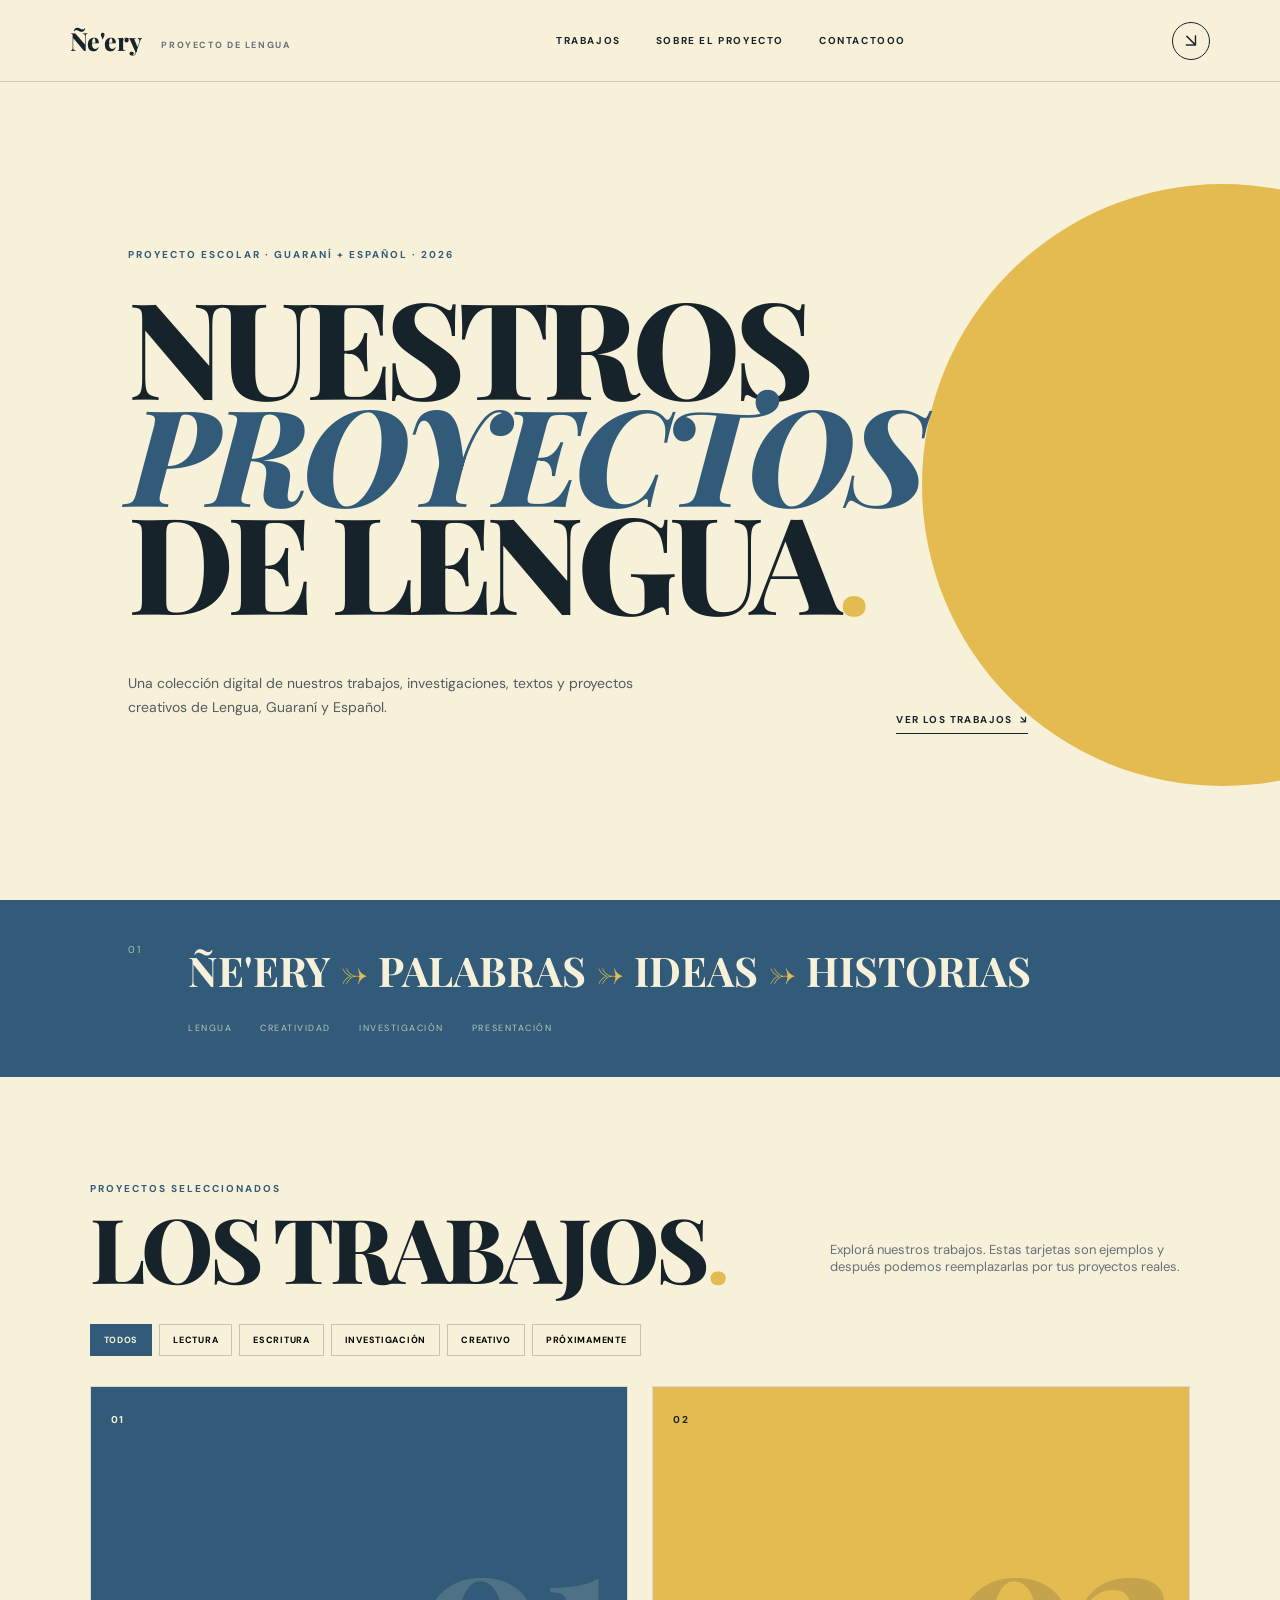
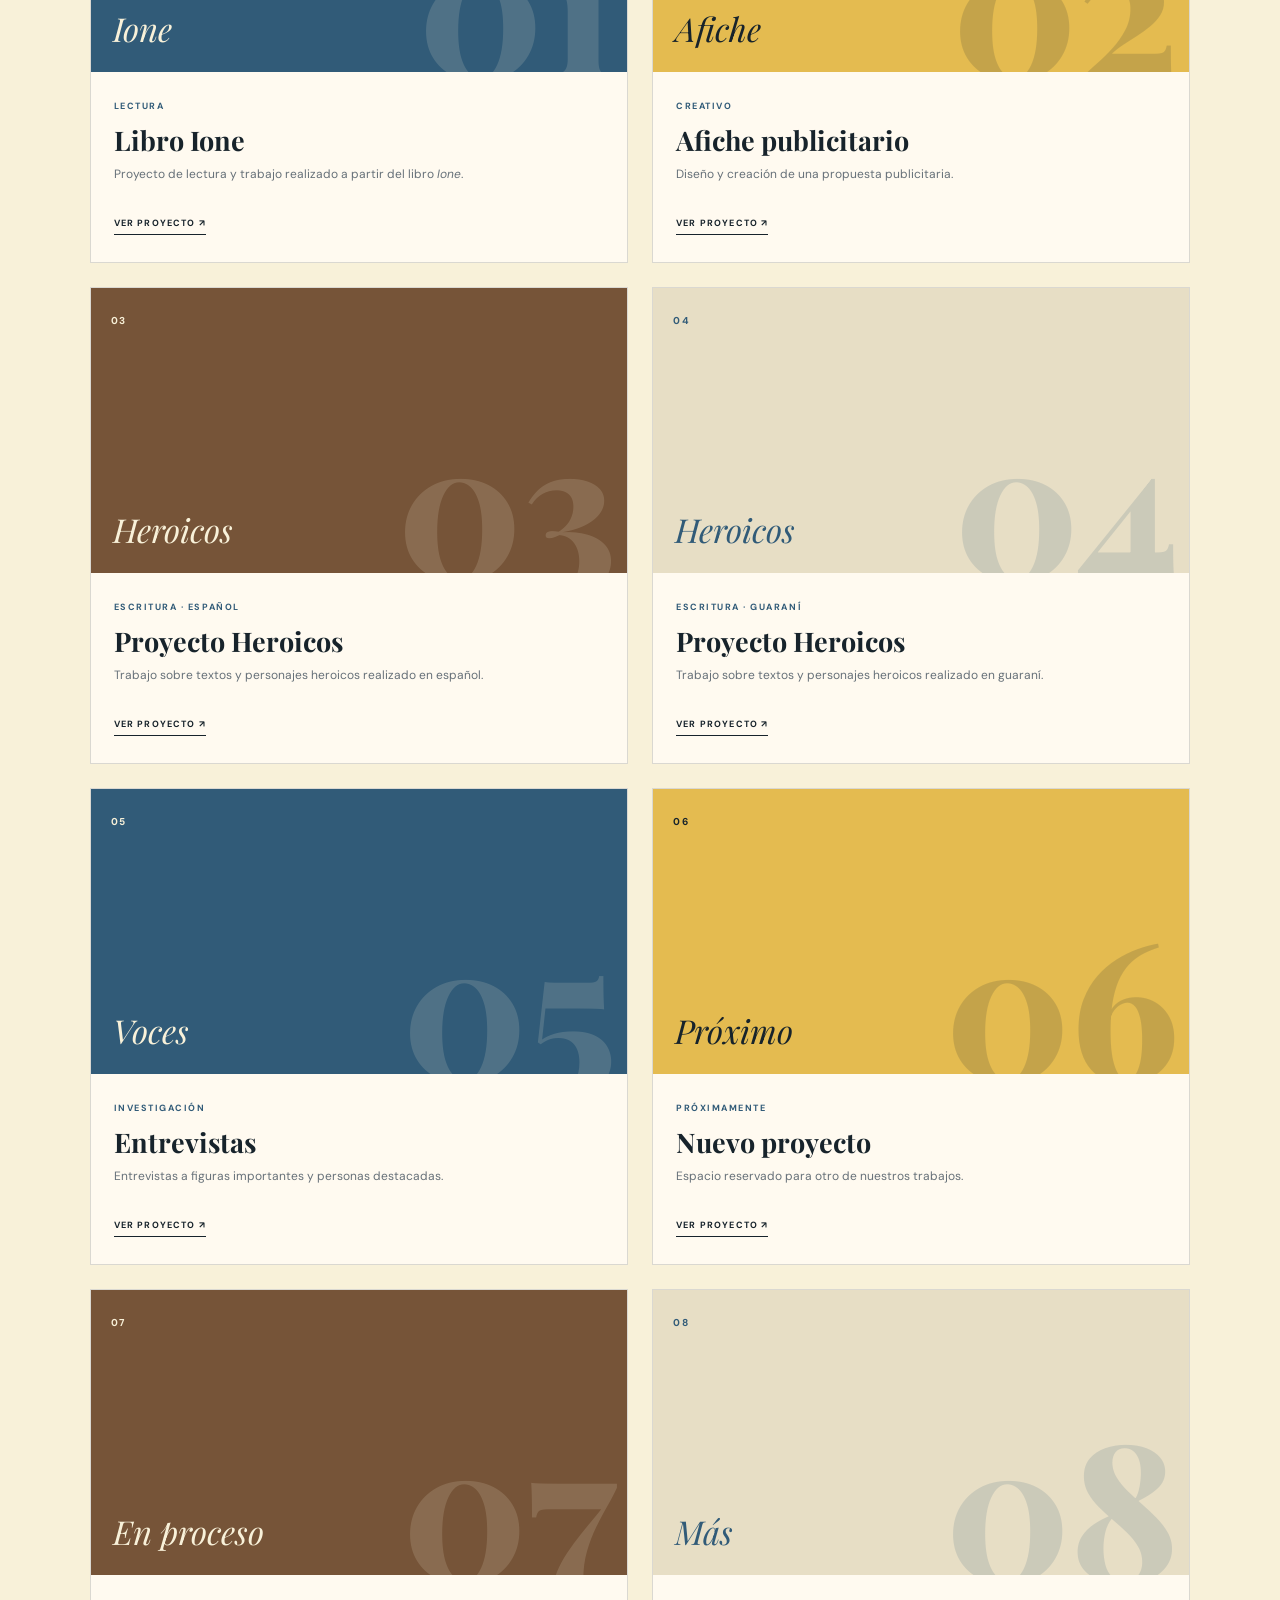
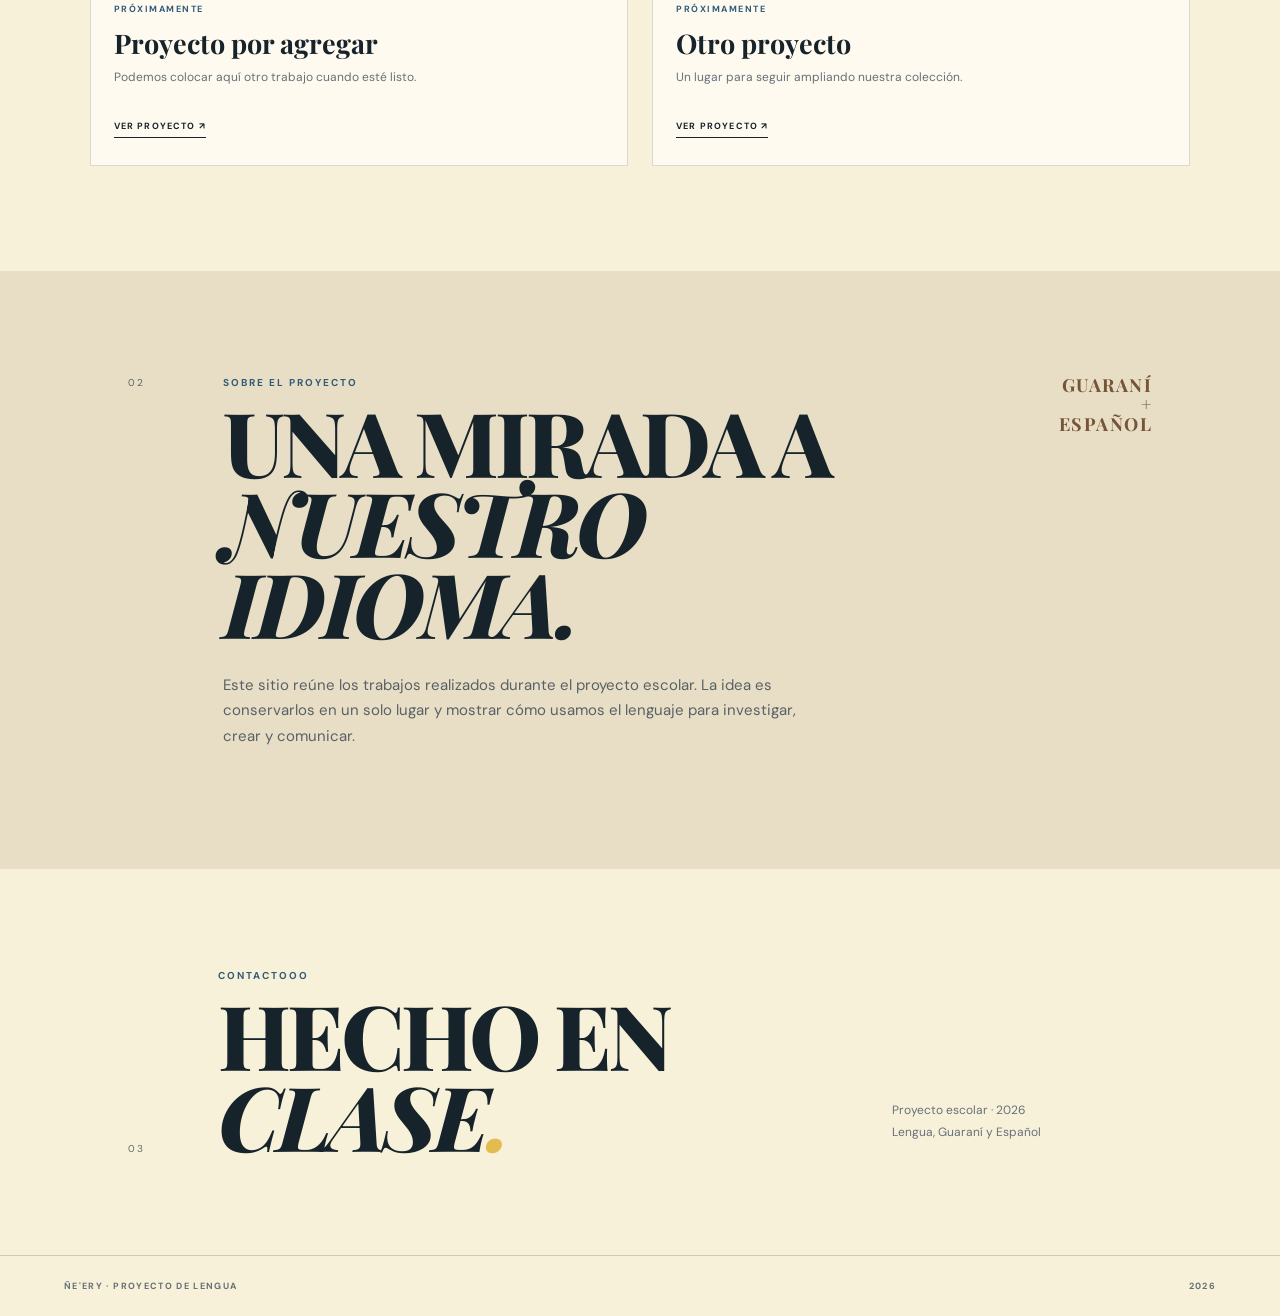
==== index.html @ 736e3b02 "Add files via upload" ====
<!doctype html>
<html lang="es">
<head>
<meta charset="utf-8">
<meta name="viewport" content="width=device-width,initial-scale=1">
<title>Ñe'ery · Language Project</title>
<style>
@import url('https://fonts.googleapis.com/css2?family=DM+Sans:wght@400;500;700&family=Playfair+Display:ital,wght@0,600;0,700;0,800;1,600;1,700&display=swap');
:root{--cream:#f8f1d9;--blue:#315b78;--yellow:#e4bb50;--brown:#765438;--dark:#17232b;--muted:#667078}
*{box-sizing:border-box}html{scroll-behavior:smooth}body{margin:0;background:var(--cream);color:var(--dark);font-family:"DM Sans",Arial,sans-serif}a{text-decoration:none;color:inherit}
header{height:82px;border-bottom:1px solid #17232b30;display:flex;align-items:center;justify-content:space-between;padding:0 5.5vw;position:sticky;top:0;z-index:10;background:#f8f1d9ee;backdrop-filter:blur(10px)}
.logo{font:800 25px "Playfair Display",serif}.logo small{font:700 9px "DM Sans";letter-spacing:.18em;margin-left:14px;color:var(--muted);font-family:"DM Sans";vertical-align:middle}
nav{display:flex;gap:35px;font-size:10px;font-weight:700;letter-spacing:.16em}nav a:hover{color:var(--blue)}
.circle{width:38px;height:38px;border:1px solid;border-radius:50%;display:grid;place-items:center;font-size:19px}
.hero{min-height:calc(100vh - 82px);padding:8vw 10vw;display:flex;flex-direction:column;justify-content:center;position:relative;overflow:hidden}
.hero:before{content:"";position:absolute;width:47vw;height:47vw;border-radius:50%;background:var(--yellow);right:-19vw;top:8vw;z-index:-1}
.eyebrow{font-size:10px;font-weight:700;letter-spacing:.2em;color:var(--blue)}
h1{font:800 clamp(62px,10.5vw,150px)/.8 "Playfair Display",serif;letter-spacing:-.05em;margin:30px 0 45px}h1 em{color:var(--blue)}h1 b{color:var(--yellow)}
.hero p{max-width:560px;color:#505b61;font-size:14px;line-height:1.7}.hero-row{display:flex;justify-content:space-between;align-items:end;max-width:900px;gap:40px}.link{font-size:10px;font-weight:700;letter-spacing:.14em;border-bottom:1px solid;padding-bottom:7px;white-space:nowrap}
.band{background:var(--blue);color:var(--cream);padding:43px 10vw;display:grid;grid-template-columns:60px 1fr}.num{font-size:10px;letter-spacing:.15em;opacity:.65}.band .phrase{font:700 clamp(23px,3.2vw,42px) "Playfair Display"}.band .phrase span{color:var(--yellow)}.tags{grid-column:2;display:flex;gap:28px;flex-wrap:wrap;margin-top:25px;font-size:9px;letter-spacing:.17em;opacity:.7}
section.work{padding:105px 7vw}.heading{display:flex;justify-content:space-between;align-items:end;gap:50px;margin-bottom:36px}.heading h2,.about h2,.contact h2{font:800 clamp(52px,7vw,100px)/.9 "Playfair Display";letter-spacing:-.045em;margin:12px 0 0}.heading h2 b{color:var(--yellow)}.heading p{max-width:360px;font-size:13px;color:var(--muted)}
.filters{display:flex;gap:7px;flex-wrap:wrap;margin-bottom:30px}.filters button{font:700 9px "DM Sans";letter-spacing:.08em;padding:9px 13px;background:transparent;border:1px solid #17232b38;cursor:pointer}.filters button.active,.filters button:hover{background:var(--blue);color:var(--cream);border-color:var(--blue)}
.grid{display:grid;grid-template-columns:repeat(2,1fr);gap:24px}.card{background:#fffaf0;border:1px solid #17232b28;transition:.3s}.card:hover{transform:translateY(-6px);box-shadow:12px 13px #315b7820}.visual{height:285px;padding:20px;position:relative;overflow:hidden}.visual.blue{background:var(--blue);color:var(--cream)}.visual.yellow{background:var(--yellow)}.visual.brown{background:var(--brown);color:var(--cream)}.visual.light{background:#e7dec5;color:var(--blue)}.visual .small{font-size:10px;font-weight:700;letter-spacing:.15em}.visual strong{position:absolute;right:10px;bottom:-55px;font:800 190px "Playfair Display";opacity:.15}.visual i{position:absolute;bottom:22px;left:22px;font:italic 33px "Playfair Display"}.info{padding:21px 23px 27px}.info .type{font-size:9px;color:var(--blue);font-weight:700;letter-spacing:.17em}.info h3{font:700 27px "Playfair Display";margin:8px 0}.info p{font-size:12px;color:var(--muted);margin:0;min-height:34px}.info a{display:inline-block;margin-top:17px;font-size:9px;font-weight:700;letter-spacing:.13em;border-bottom:1px solid;padding-bottom:5px}
.about{background:#e7dec5;padding:105px 10vw;display:grid;grid-template-columns:60px 1fr 170px;gap:35px}.about p{max-width:610px;color:#596166;font-size:15px;line-height:1.7;margin-top:30px}.about-note{text-align:right;color:var(--brown);font:700 18px/1.1 "Playfair Display";letter-spacing:.08em}
.contact{padding:100px 10vw;display:grid;grid-template-columns:60px 1fr 260px;gap:30px;align-items:end}.contact p{color:var(--muted);font-size:12px;line-height:1.8}footer{border-top:1px solid #17232b30;padding:24px 5vw;display:flex;justify-content:space-between;color:var(--muted);font-size:9px;font-weight:700;letter-spacing:.15em}
@media(max-width:700px){header{height:68px;padding:0 5vw}.logo small,nav{display:none}.hero{padding:70px 7vw;min-height:720px}.hero:before{width:75vw;height:75vw;right:-35vw}.hero-row{display:block}.hero h1{font-size:17vw}.hero .link{display:inline-block;margin-top:25px}.band{padding:35px 7vw;grid-template-columns:35px 1fr}.tags{grid-column:2;gap:12px}.work{padding:75px 6vw!important}.heading{display:block}.heading p{margin-top:20px}.grid{grid-template-columns:1fr}.visual{height:235px}.about,.contact{padding:75px 7vw;grid-template-columns:35px 1fr}.about-note{display:none}.contact p{grid-column:2}}
</style>
</head>
<body>
<header><a class="logo" href="#">Ñe'ery <small>PROYECTO DE LENGUA</small></a><nav><a href="#work">TRABAJOS</a><a href="#about">SOBRE EL PROYECTO</a><a href="#contact">CONTACTOOO</a></nav><a class="circle" href="#work">↘</a></header>
<main>
<section class="hero">
<div class="eyebrow">PROYECTO ESCOLAR · GUARANÍ + ESPAÑOL · 2026</div>
<h1>NUESTROS<br><em>PROYECTOS</em><br>DE LENGUA<b>.</b></h1>
<div class="hero-row"><p>Una colección digital de nuestros trabajos, investigaciones, textos y proyectos creativos de Lengua, Guaraní y Español.</p><a class="link" href="#work">VER LOS TRABAJOS&nbsp; ↘</a></div>
</section>
<section class="band"><div class="num">01</div><div class="phrase">ÑE'ERY <span>→</span> PALABRAS <span>→</span> IDEAS <span>→</span> HISTORIAS</div><div class="tags"><span>LENGUA</span><span>CREATIVIDAD</span><span>INVESTIGACIÓN</span><span>PRESENTACIÓN</span></div></section>
<section class="work" id="work"><div class="heading"><div><div class="eyebrow">PROYECTOS SELECCIONADOS</div><h2>LOS TRABAJOS<b>.</b></h2></div><p>Explorá nuestros trabajos. Estas tarjetas son ejemplos y después podemos reemplazarlas por tus proyectos reales.</p></div>
<div class="filters">
<button class="active" data-f="all">TODOS</button>
<button data-f="lectura">LECTURA</button>
<button data-f="escritura">ESCRITURA</button>
<button data-f="investigacion">INVESTIGACIÓN</button>
<button data-f="creativo">CREATIVO</button>
<button data-f="pendiente">PRÓXIMAMENTE</button>
</div>
<div class="grid">
<article class="card" data-c="lectura">
  <div class="visual blue"><span class="small">01</span><strong>01</strong><i>Ione</i></div>
  <div class="info"><span class="type">LECTURA</span><h3>Libro Ione</h3><p>Proyecto de lectura y trabajo realizado a partir del libro <em>Ione</em>.</p><a href="#">VER PROYECTO ↗</a></div>
</article>

<article class="card" data-c="creativo">
  <div class="visual yellow"><span class="small">02</span><strong>02</strong><i>Afiche</i></div>
  <div class="info"><span class="type">CREATIVO</span><h3>Afiche publicitario</h3><p>Diseño y creación de una propuesta publicitaria.</p><a href="#">VER PROYECTO ↗</a></div>
</article>

<article class="card" data-c="escritura">
  <div class="visual brown"><span class="small">03</span><strong>03</strong><i>Heroicos</i></div>
  <div class="info"><span class="type">ESCRITURA · ESPAÑOL</span><h3>Proyecto Heroicos</h3><p>Trabajo sobre textos y personajes heroicos realizado en español.</p><a href="#">VER PROYECTO ↗</a></div>
</article>

<article class="card" data-c="escritura">
  <div class="visual light"><span class="small">04</span><strong>04</strong><i>Heroicos</i></div>
  <div class="info"><span class="type">ESCRITURA · GUARANÍ</span><h3>Proyecto Heroicos</h3><p>Trabajo sobre textos y personajes heroicos realizado en guaraní.</p><a href="#">VER PROYECTO ↗</a></div>
</article>

<article class="card" data-c="investigacion">
  <div class="visual blue"><span class="small">05</span><strong>05</strong><i>Voces</i></div>
  <div class="info"><span class="type">INVESTIGACIÓN</span><h3>Entrevistas</h3><p>Entrevistas a figuras importantes y personas destacadas.</p><a href="#">VER PROYECTO ↗</a></div>
</article>

<article class="card" data-c="pendiente">
  <div class="visual yellow"><span class="small">06</span><strong>06</strong><i>Próximo</i></div>
  <div class="info"><span class="type">PRÓXIMAMENTE</span><h3>Nuevo proyecto</h3><p>Espacio reservado para otro de nuestros trabajos.</p><a href="#">VER PROYECTO ↗</a></div>
</article>

<article class="card" data-c="pendiente">
  <div class="visual brown"><span class="small">07</span><strong>07</strong><i>En proceso</i></div>
  <div class="info"><span class="type">PRÓXIMAMENTE</span><h3>Proyecto por agregar</h3><p>Podemos colocar aquí otro trabajo cuando esté listo.</p><a href="#">VER PROYECTO ↗</a></div>
</article>

<article class="card" data-c="pendiente">
  <div class="visual light"><span class="small">08</span><strong>08</strong><i>Más</i></div>
  <div class="info"><span class="type">PRÓXIMAMENTE</span><h3>Otro proyecto</h3><p>Un lugar para seguir ampliando nuestra colección.</p><a href="#">VER PROYECTO ↗</a></div>
</article></section>
<section class="about" id="about"><div class="num">02</div><div><div class="eyebrow">SOBRE EL PROYECTO</div><h2>UNA MIRADA A<br><em>NUESTRO IDIOMA.</em></h2><p>Este sitio reúne los trabajos realizados durante el proyecto escolar. La idea es conservarlos en un solo lugar y mostrar cómo usamos el lenguaje para investigar, crear y comunicar.</p></div><div class="about-note">GUARANÍ<br>+<br>ESPAÑOL</div></section>
<section class="contact" id="contact"><div class="num">03</div><div><div class="eyebrow">CONTACTOOO</div><h2>HECHO EN<br><em>CLASE<span style="color:var(--yellow)">.</span></em></h2></div><p>Proyecto escolar · 2026<br>Lengua, Guaraní y Español</p></section>
</main>
<footer><span>ÑE'ERY · PROYECTO DE LENGUA</span><span>2026</span></footer>
<script>document.querySelectorAll(".filters button").forEach(b=>b.onclick=()=>{document.querySelectorAll(".filters button").forEach(x=>x.classList.remove("active"));b.classList.add("active");let f=b.dataset.f;document.querySelectorAll(".card").forEach(c=>c.style.display=f=="all"||c.dataset.c==f?"block":"none")});</script>
</body></html>
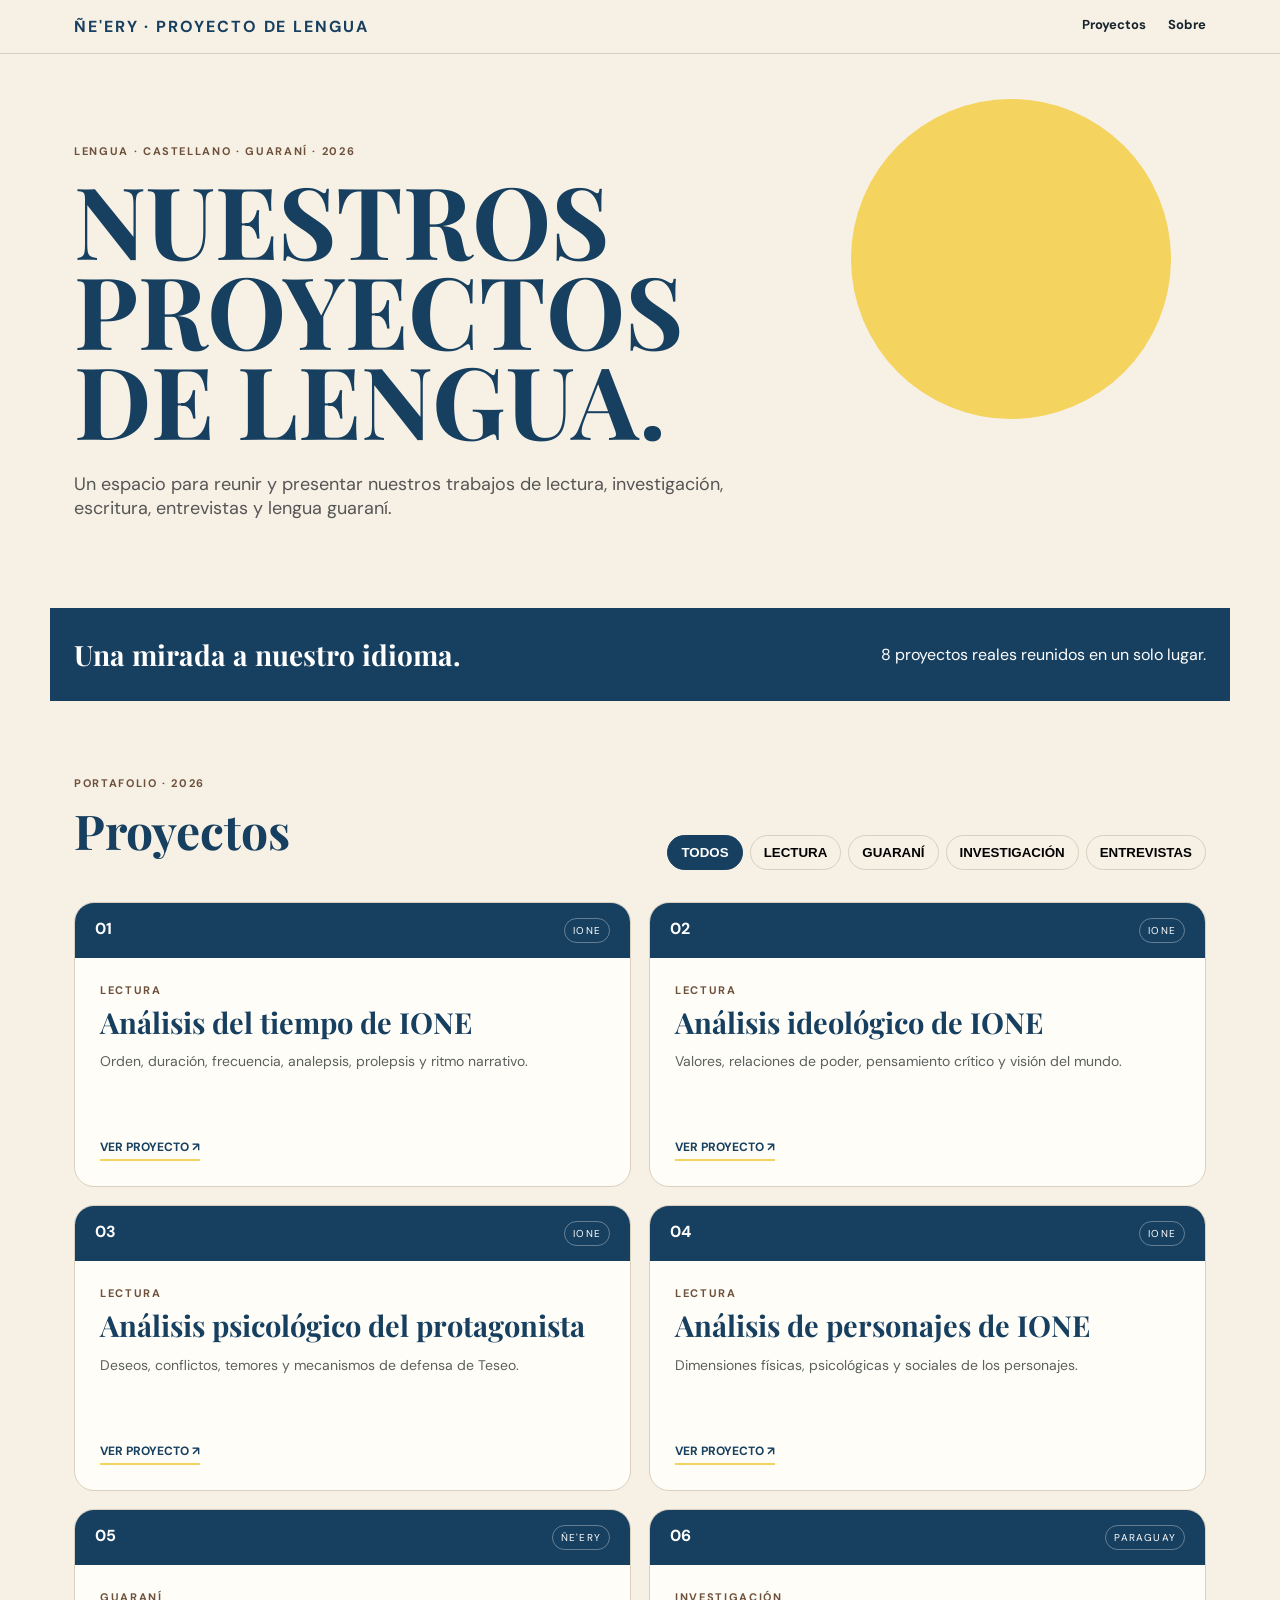
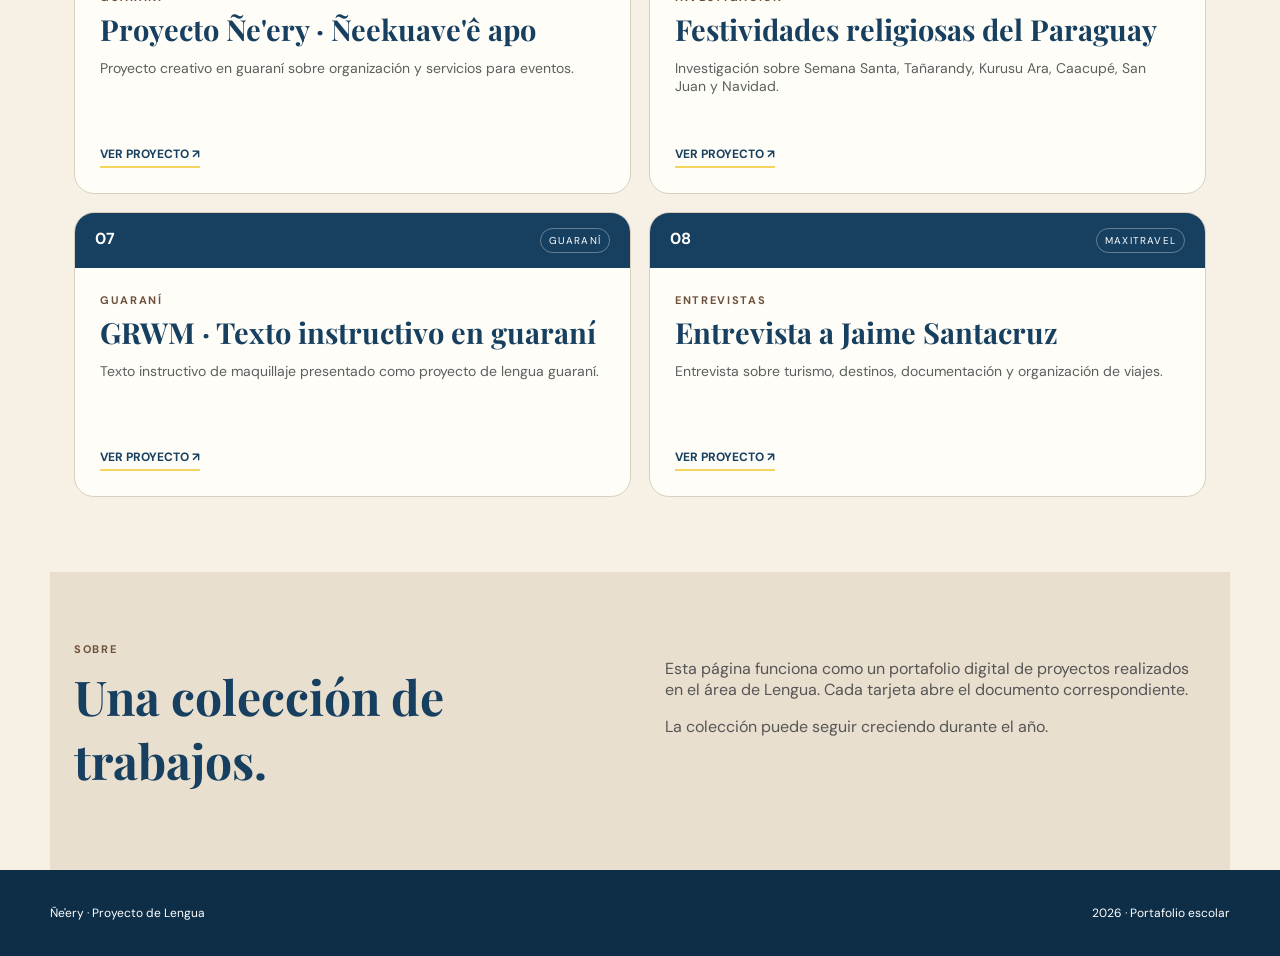
==== commit ae348d83: "Add files via upload" ====
--- a/index.html
+++ b/index.html
@@ -1,92 +1,85 @@
 <!doctype html>
-<html lang="es">
-<head>
-<meta charset="utf-8">
-<meta name="viewport" content="width=device-width,initial-scale=1">
-<title>Ñe'ery · Language Project</title>
+<html lang="es"><head><meta charset="utf-8"><meta name="viewport" content="width=device-width,initial-scale=1">
+<title>Ñe'ery · Proyectos de Lengua</title>
 <style>
-@import url('https://fonts.googleapis.com/css2?family=DM+Sans:wght@400;500;700&family=Playfair+Display:ital,wght@0,600;0,700;0,800;1,600;1,700&display=swap');
-:root{--cream:#f8f1d9;--blue:#315b78;--yellow:#e4bb50;--brown:#765438;--dark:#17232b;--muted:#667078}
-*{box-sizing:border-box}html{scroll-behavior:smooth}body{margin:0;background:var(--cream);color:var(--dark);font-family:"DM Sans",Arial,sans-serif}a{text-decoration:none;color:inherit}
-header{height:82px;border-bottom:1px solid #17232b30;display:flex;align-items:center;justify-content:space-between;padding:0 5.5vw;position:sticky;top:0;z-index:10;background:#f8f1d9ee;backdrop-filter:blur(10px)}
-.logo{font:800 25px "Playfair Display",serif}.logo small{font:700 9px "DM Sans";letter-spacing:.18em;margin-left:14px;color:var(--muted);font-family:"DM Sans";vertical-align:middle}
-nav{display:flex;gap:35px;font-size:10px;font-weight:700;letter-spacing:.16em}nav a:hover{color:var(--blue)}
-.circle{width:38px;height:38px;border:1px solid;border-radius:50%;display:grid;place-items:center;font-size:19px}
-.hero{min-height:calc(100vh - 82px);padding:8vw 10vw;display:flex;flex-direction:column;justify-content:center;position:relative;overflow:hidden}
-.hero:before{content:"";position:absolute;width:47vw;height:47vw;border-radius:50%;background:var(--yellow);right:-19vw;top:8vw;z-index:-1}
-.eyebrow{font-size:10px;font-weight:700;letter-spacing:.2em;color:var(--blue)}
-h1{font:800 clamp(62px,10.5vw,150px)/.8 "Playfair Display",serif;letter-spacing:-.05em;margin:30px 0 45px}h1 em{color:var(--blue)}h1 b{color:var(--yellow)}
-.hero p{max-width:560px;color:#505b61;font-size:14px;line-height:1.7}.hero-row{display:flex;justify-content:space-between;align-items:end;max-width:900px;gap:40px}.link{font-size:10px;font-weight:700;letter-spacing:.14em;border-bottom:1px solid;padding-bottom:7px;white-space:nowrap}
-.band{background:var(--blue);color:var(--cream);padding:43px 10vw;display:grid;grid-template-columns:60px 1fr}.num{font-size:10px;letter-spacing:.15em;opacity:.65}.band .phrase{font:700 clamp(23px,3.2vw,42px) "Playfair Display"}.band .phrase span{color:var(--yellow)}.tags{grid-column:2;display:flex;gap:28px;flex-wrap:wrap;margin-top:25px;font-size:9px;letter-spacing:.17em;opacity:.7}
-section.work{padding:105px 7vw}.heading{display:flex;justify-content:space-between;align-items:end;gap:50px;margin-bottom:36px}.heading h2,.about h2,.contact h2{font:800 clamp(52px,7vw,100px)/.9 "Playfair Display";letter-spacing:-.045em;margin:12px 0 0}.heading h2 b{color:var(--yellow)}.heading p{max-width:360px;font-size:13px;color:var(--muted)}
-.filters{display:flex;gap:7px;flex-wrap:wrap;margin-bottom:30px}.filters button{font:700 9px "DM Sans";letter-spacing:.08em;padding:9px 13px;background:transparent;border:1px solid #17232b38;cursor:pointer}.filters button.active,.filters button:hover{background:var(--blue);color:var(--cream);border-color:var(--blue)}
-.grid{display:grid;grid-template-columns:repeat(2,1fr);gap:24px}.card{background:#fffaf0;border:1px solid #17232b28;transition:.3s}.card:hover{transform:translateY(-6px);box-shadow:12px 13px #315b7820}.visual{height:285px;padding:20px;position:relative;overflow:hidden}.visual.blue{background:var(--blue);color:var(--cream)}.visual.yellow{background:var(--yellow)}.visual.brown{background:var(--brown);color:var(--cream)}.visual.light{background:#e7dec5;color:var(--blue)}.visual .small{font-size:10px;font-weight:700;letter-spacing:.15em}.visual strong{position:absolute;right:10px;bottom:-55px;font:800 190px "Playfair Display";opacity:.15}.visual i{position:absolute;bottom:22px;left:22px;font:italic 33px "Playfair Display"}.info{padding:21px 23px 27px}.info .type{font-size:9px;color:var(--blue);font-weight:700;letter-spacing:.17em}.info h3{font:700 27px "Playfair Display";margin:8px 0}.info p{font-size:12px;color:var(--muted);margin:0;min-height:34px}.info a{display:inline-block;margin-top:17px;font-size:9px;font-weight:700;letter-spacing:.13em;border-bottom:1px solid;padding-bottom:5px}
-.about{background:#e7dec5;padding:105px 10vw;display:grid;grid-template-columns:60px 1fr 170px;gap:35px}.about p{max-width:610px;color:#596166;font-size:15px;line-height:1.7;margin-top:30px}.about-note{text-align:right;color:var(--brown);font:700 18px/1.1 "Playfair Display";letter-spacing:.08em}
-.contact{padding:100px 10vw;display:grid;grid-template-columns:60px 1fr 260px;gap:30px;align-items:end}.contact p{color:var(--muted);font-size:12px;line-height:1.8}footer{border-top:1px solid #17232b30;padding:24px 5vw;display:flex;justify-content:space-between;color:var(--muted);font-size:9px;font-weight:700;letter-spacing:.15em}
-@media(max-width:700px){header{height:68px;padding:0 5vw}.logo small,nav{display:none}.hero{padding:70px 7vw;min-height:720px}.hero:before{width:75vw;height:75vw;right:-35vw}.hero-row{display:block}.hero h1{font-size:17vw}.hero .link{display:inline-block;margin-top:25px}.band{padding:35px 7vw;grid-template-columns:35px 1fr}.tags{grid-column:2;gap:12px}.work{padding:75px 6vw!important}.heading{display:block}.heading p{margin-top:20px}.grid{grid-template-columns:1fr}.visual{height:235px}.about,.contact{padding:75px 7vw;grid-template-columns:35px 1fr}.about-note{display:none}.contact p{grid-column:2}}
-</style>
-</head>
+@import url('https://fonts.googleapis.com/css2?family=DM+Sans:wght@400;600;700&family=Playfair+Display:wght@600;700&display=swap');
+:root{--b:#173f5f;--y:#f4d35e;--c:#f7f1e5;--br:#6d513b;--w:#fffdf8;--l:#d9cfbf;--i:#17232d}
+*{box-sizing:border-box}body{margin:0;background:var(--c);color:var(--i);font-family:'DM Sans',Arial,sans-serif}
+a{color:inherit;text-decoration:none}nav{position:sticky;top:0;background:#f7f1e5ee;backdrop-filter:blur(12px);border-bottom:1px solid var(--l);z-index:5}
+nav div,main,.band div,footer div{max-width:1180px;margin:auto}nav div{padding:16px 24px;display:flex;justify-content:space-between}
+.logo{font-weight:700;letter-spacing:.12em;color:var(--b)}.navlinks{display:flex;gap:22px;font-size:13px;font-weight:700}
+.hero{padding:90px 24px 70px;position:relative;overflow:hidden}.hero:after{content:'';position:absolute;right:5%;top:45px;width:320px;height:320px;background:var(--y);border-radius:50%;z-index:-1}
+.kicker,small{letter-spacing:.15em;font-weight:700;color:var(--br);font-size:11px}
+h1,h2,h3{font-family:'Playfair Display',Georgia,serif;color:var(--b)}h1{font-size:clamp(50px,9vw,100px);line-height:.9;margin:16px 0;max-width:850px}
+.hero p{max-width:650px;font-size:18px;color:#555;margin-top:28px}
+.band{background:var(--b);color:white}.band div{padding:28px 24px;display:flex;justify-content:space-between;gap:20px;align-items:center}
+.band strong{font:700 28px 'Playfair Display',Georgia,serif}
+section.content{padding:75px 24px}.head{display:flex;justify-content:space-between;gap:20px;align-items:end;margin-bottom:32px}
+h2{font-size:48px;margin:8px 0}.filters{display:flex;flex-wrap:wrap;gap:7px}
+button{border:1px solid var(--l);background:transparent;border-radius:30px;padding:9px 13px;font-weight:700;cursor:pointer}
+button.active,button:hover{background:var(--b);color:#fff;border-color:var(--b)}
+.grid{display:grid;grid-template-columns:repeat(2,1fr);gap:18px}.card{background:var(--w);border:1px solid var(--l);border-radius:20px;overflow:hidden;transition:.2s}
+.card:hover{transform:translateY(-4px);box-shadow:0 14px 30px #173f5f18}.top{background:var(--b);color:white;padding:15px 20px;display:flex;justify-content:space-between}
+.top span{font-size:10px;letter-spacing:.12em;border:1px solid #ffffff55;border-radius:20px;padding:5px 8px}
+.body{padding:25px}.body small{display:block}h3{font-size:29px;line-height:1.08;margin:10px 0}.body p{color:#5a605e;min-height:55px;font-size:14px}
+.body a{display:inline-block;margin-top:18px;color:var(--b);font-size:12px;font-weight:700;border-bottom:2px solid var(--y);padding-bottom:4px}
+.about{background:#e9dfcf;padding:70px 24px}.about-grid{display:grid;grid-template-columns:1fr 1fr;gap:50px;max-width:1180px;margin:auto}
+.about p{color:#555}footer{background:#0e2e47;color:white;padding:35px 24px;font-size:12px}
+footer div{display:flex;justify-content:space-between;gap:20px}
+@media(max-width:750px){nav div{padding:14px 16px}.navlinks{gap:10px}.hero,section.content,.about{padding-left:18px;padding-right:18px}.hero{padding-top:60px}.hero:after{width:210px;height:210px;right:-50px}.band div{padding:25px 18px;display:block}.band span{display:block;margin-top:6px}.head{display:block}.filters{margin-top:20px}.grid,.about-grid{grid-template-columns:1fr}h2{font-size:40px}}
+</style></head>
 <body>
-<header><a class="logo" href="#">Ñe'ery <small>PROYECTO DE LENGUA</small></a><nav><a href="#work">TRABAJOS</a><a href="#about">SOBRE EL PROYECTO</a><a href="#contact">CONTACTOOO</a></nav><a class="circle" href="#work">↘</a></header>
+<nav><div><a class="logo" href="#">ÑE'ERY · PROYECTO DE LENGUA</a><span class="navlinks"><a href="#proyectos">Proyectos</a><a href="#sobre">Sobre</a></span></div></nav>
 <main>
-<section class="hero">
-<div class="eyebrow">PROYECTO ESCOLAR · GUARANÍ + ESPAÑOL · 2026</div>
-<h1>NUESTROS<br><em>PROYECTOS</em><br>DE LENGUA<b>.</b></h1>
-<div class="hero-row"><p>Una colección digital de nuestros trabajos, investigaciones, textos y proyectos creativos de Lengua, Guaraní y Español.</p><a class="link" href="#work">VER LOS TRABAJOS&nbsp; ↘</a></div>
-</section>
-<section class="band"><div class="num">01</div><div class="phrase">ÑE'ERY <span>→</span> PALABRAS <span>→</span> IDEAS <span>→</span> HISTORIAS</div><div class="tags"><span>LENGUA</span><span>CREATIVIDAD</span><span>INVESTIGACIÓN</span><span>PRESENTACIÓN</span></div></section>
-<section class="work" id="work"><div class="heading"><div><div class="eyebrow">PROYECTOS SELECCIONADOS</div><h2>LOS TRABAJOS<b>.</b></h2></div><p>Explorá nuestros trabajos. Estas tarjetas son ejemplos y después podemos reemplazarlas por tus proyectos reales.</p></div>
-<div class="filters">
-<button class="active" data-f="all">TODOS</button>
-<button data-f="lectura">LECTURA</button>
-<button data-f="escritura">ESCRITURA</button>
-<button data-f="investigacion">INVESTIGACIÓN</button>
-<button data-f="creativo">CREATIVO</button>
-<button data-f="pendiente">PRÓXIMAMENTE</button>
-</div>
+<section class="hero"><div class="kicker">LENGUA · CASTELLANO · GUARANÍ · 2026</div>
+<h1>NUESTROS<br>PROYECTOS<br>DE LENGUA.</h1><p>Un espacio para reunir y presentar nuestros trabajos de lectura, investigación, escritura, entrevistas y lengua guaraní.</p></section>
+<section class="band"><div><strong>Una mirada a nuestro idioma.</strong><span>8 proyectos reales reunidos en un solo lugar.</span></div></section>
+<section class="content" id="proyectos"><div class="head"><div><div class="kicker">PORTAFOLIO · 2026</div><h2>Proyectos</h2></div>
+<div class="filters"><button class="active" data-filter="todos">TODOS</button><button data-filter="lectura">LECTURA</button><button data-filter="guaraní">GUARANÍ</button><button data-filter="investigación">INVESTIGACIÓN</button><button data-filter="entrevistas">ENTREVISTAS</button></div></div>
 <div class="grid">
-<article class="card" data-c="lectura">
-  <div class="visual blue"><span class="small">01</span><strong>01</strong><i>Ione</i></div>
-  <div class="info"><span class="type">LECTURA</span><h3>Libro Ione</h3><p>Proyecto de lectura y trabajo realizado a partir del libro <em>Ione</em>.</p><a href="#">VER PROYECTO ↗</a></div>
-</article>
+<article class="card" data-cat="lectura">
+<div class="top"><b>01</b><span>IONE</span></div>
+<div class="body"><small>LECTURA</small><h3>Análisis del tiempo de IONE</h3><p>Orden, duración, frecuencia, analepsis, prolepsis y ritmo narrativo.</p>
+<a href="proyectos/01-analisis-tiempo-ione.pdf" target="_blank">VER PROYECTO ↗</a></div></article>
 
-<article class="card" data-c="creativo">
-  <div class="visual yellow"><span class="small">02</span><strong>02</strong><i>Afiche</i></div>
-  <div class="info"><span class="type">CREATIVO</span><h3>Afiche publicitario</h3><p>Diseño y creación de una propuesta publicitaria.</p><a href="#">VER PROYECTO ↗</a></div>
-</article>
+<article class="card" data-cat="lectura">
+<div class="top"><b>02</b><span>IONE</span></div>
+<div class="body"><small>LECTURA</small><h3>Análisis ideológico de IONE</h3><p>Valores, relaciones de poder, pensamiento crítico y visión del mundo.</p>
+<a href="proyectos/02-analisis-ideologico-ione.pdf" target="_blank">VER PROYECTO ↗</a></div></article>
 
-<article class="card" data-c="escritura">
-  <div class="visual brown"><span class="small">03</span><strong>03</strong><i>Heroicos</i></div>
-  <div class="info"><span class="type">ESCRITURA · ESPAÑOL</span><h3>Proyecto Heroicos</h3><p>Trabajo sobre textos y personajes heroicos realizado en español.</p><a href="#">VER PROYECTO ↗</a></div>
-</article>
+<article class="card" data-cat="lectura">
+<div class="top"><b>03</b><span>IONE</span></div>
+<div class="body"><small>LECTURA</small><h3>Análisis psicológico del protagonista</h3><p>Deseos, conflictos, temores y mecanismos de defensa de Teseo.</p>
+<a href="proyectos/03-analisis-psicologico-ione.pdf" target="_blank">VER PROYECTO ↗</a></div></article>
 
-<article class="card" data-c="escritura">
-  <div class="visual light"><span class="small">04</span><strong>04</strong><i>Heroicos</i></div>
-  <div class="info"><span class="type">ESCRITURA · GUARANÍ</span><h3>Proyecto Heroicos</h3><p>Trabajo sobre textos y personajes heroicos realizado en guaraní.</p><a href="#">VER PROYECTO ↗</a></div>
-</article>
+<article class="card" data-cat="lectura">
+<div class="top"><b>04</b><span>IONE</span></div>
+<div class="body"><small>LECTURA</small><h3>Análisis de personajes de IONE</h3><p>Dimensiones físicas, psicológicas y sociales de los personajes.</p>
+<a href="proyectos/04-analisis-personajes-ione.pdf" target="_blank">VER PROYECTO ↗</a></div></article>
 
-<article class="card" data-c="investigacion">
-  <div class="visual blue"><span class="small">05</span><strong>05</strong><i>Voces</i></div>
-  <div class="info"><span class="type">INVESTIGACIÓN</span><h3>Entrevistas</h3><p>Entrevistas a figuras importantes y personas destacadas.</p><a href="#">VER PROYECTO ↗</a></div>
-</article>
+<article class="card" data-cat="guaraní">
+<div class="top"><b>05</b><span>ÑE'ERY</span></div>
+<div class="body"><small>GUARANÍ</small><h3>Proyecto Ñe'ery · Ñeekuave'ê apo</h3><p>Proyecto creativo en guaraní sobre organización y servicios para eventos.</p>
+<a href="proyectos/05-proyecto-neery.pdf" target="_blank">VER PROYECTO ↗</a></div></article>
 
-<article class="card" data-c="pendiente">
-  <div class="visual yellow"><span class="small">06</span><strong>06</strong><i>Próximo</i></div>
-  <div class="info"><span class="type">PRÓXIMAMENTE</span><h3>Nuevo proyecto</h3><p>Espacio reservado para otro de nuestros trabajos.</p><a href="#">VER PROYECTO ↗</a></div>
-</article>
+<article class="card" data-cat="investigación">
+<div class="top"><b>06</b><span>PARAGUAY</span></div>
+<div class="body"><small>INVESTIGACIÓN</small><h3>Festividades religiosas del Paraguay</h3><p>Investigación sobre Semana Santa, Tañarandy, Kurusu Ara, Caacupé, San Juan y Navidad.</p>
+<a href="proyectos/06-festividades-religiosas-paraguay.docx" target="_blank">VER PROYECTO ↗</a></div></article>
 
-<article class="card" data-c="pendiente">
-  <div class="visual brown"><span class="small">07</span><strong>07</strong><i>En proceso</i></div>
-  <div class="info"><span class="type">PRÓXIMAMENTE</span><h3>Proyecto por agregar</h3><p>Podemos colocar aquí otro trabajo cuando esté listo.</p><a href="#">VER PROYECTO ↗</a></div>
-</article>
+<article class="card" data-cat="guaraní">
+<div class="top"><b>07</b><span>GUARANÍ</span></div>
+<div class="body"><small>GUARANÍ</small><h3>GRWM · Texto instructivo en guaraní</h3><p>Texto instructivo de maquillaje presentado como proyecto de lengua guaraní.</p>
+<a href="proyectos/07-grwm-texto-instructivo-guarani.pdf" target="_blank">VER PROYECTO ↗</a></div></article>
 
-<article class="card" data-c="pendiente">
-  <div class="visual light"><span class="small">08</span><strong>08</strong><i>Más</i></div>
-  <div class="info"><span class="type">PRÓXIMAMENTE</span><h3>Otro proyecto</h3><p>Un lugar para seguir ampliando nuestra colección.</p><a href="#">VER PROYECTO ↗</a></div>
-</article></section>
-<section class="about" id="about"><div class="num">02</div><div><div class="eyebrow">SOBRE EL PROYECTO</div><h2>UNA MIRADA A<br><em>NUESTRO IDIOMA.</em></h2><p>Este sitio reúne los trabajos realizados durante el proyecto escolar. La idea es conservarlos en un solo lugar y mostrar cómo usamos el lenguaje para investigar, crear y comunicar.</p></div><div class="about-note">GUARANÍ<br>+<br>ESPAÑOL</div></section>
-<section class="contact" id="contact"><div class="num">03</div><div><div class="eyebrow">CONTACTOOO</div><h2>HECHO EN<br><em>CLASE<span style="color:var(--yellow)">.</span></em></h2></div><p>Proyecto escolar · 2026<br>Lengua, Guaraní y Español</p></section>
-</main>
-<footer><span>ÑE'ERY · PROYECTO DE LENGUA</span><span>2026</span></footer>
-<script>document.querySelectorAll(".filters button").forEach(b=>b.onclick=()=>{document.querySelectorAll(".filters button").forEach(x=>x.classList.remove("active"));b.classList.add("active");let f=b.dataset.f;document.querySelectorAll(".card").forEach(c=>c.style.display=f=="all"||c.dataset.c==f?"block":"none")});</script>
-</body></html>+<article class="card" data-cat="entrevistas">
+<div class="top"><b>08</b><span>MAXITRAVEL</span></div>
+<div class="body"><small>ENTREVISTAS</small><h3>Entrevista a Jaime Santacruz</h3><p>Entrevista sobre turismo, destinos, documentación y organización de viajes.</p>
+<a href="proyectos/08-entrevista-jaime-santacruz.pdf" target="_blank">VER PROYECTO ↗</a></div></article>
+</div></section>
+<section class="about" id="sobre"><div class="about-grid"><div><div class="kicker">SOBRE</div><h2>Una colección de trabajos.</h2></div><div><p>Esta página funciona como un portafolio digital de proyectos realizados en el área de Lengua. Cada tarjeta abre el documento correspondiente.</p><p>La colección puede seguir creciendo durante el año.</p></div></div></section>
+</main><footer><div><span>Ñe'ery · Proyecto de Lengua</span><span>2026 · Portafolio escolar</span></div></footer>
+<script>
+const bs=document.querySelectorAll('button'),cs=document.querySelectorAll('.card');
+bs.forEach(b=>b.onclick=()=>{bs.forEach(x=>x.classList.remove('active'));b.classList.add('active');let f=b.dataset.filter;cs.forEach(c=>c.style.display=(f==='todos'||c.dataset.cat===f)?'':'none')})
+</script></body></html>
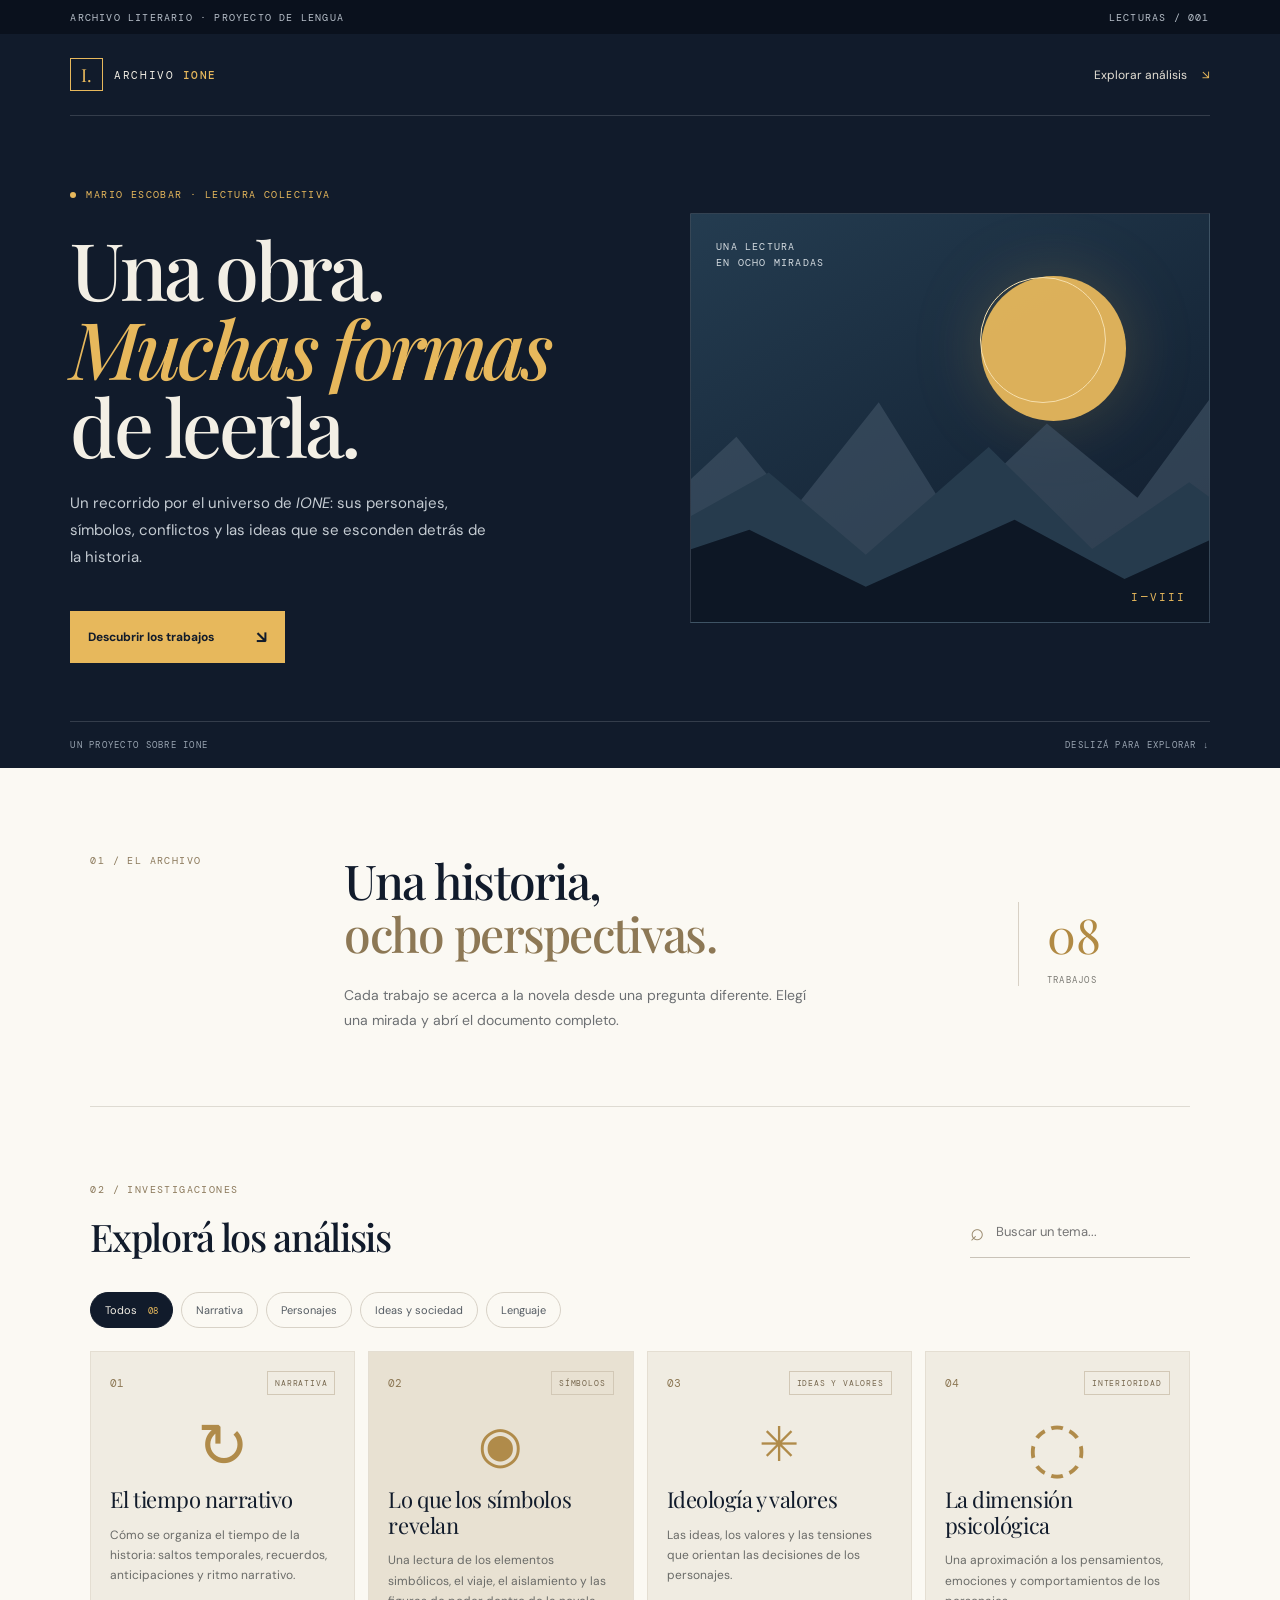
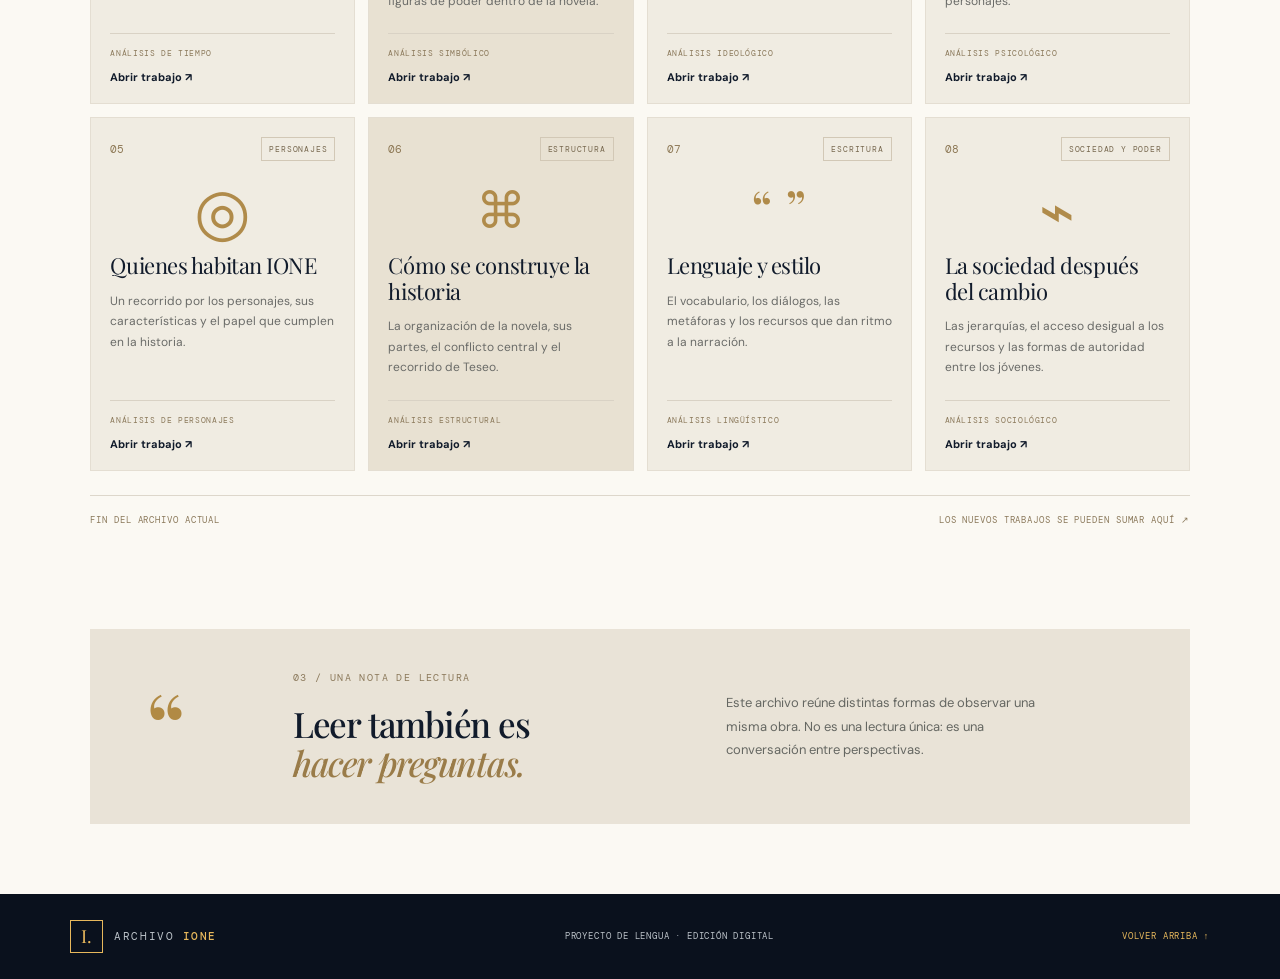
==== commit ab2b2572: "Add files via upload" ====
--- a/index.html
+++ b/index.html
@@ -1,85 +1,129 @@
 <!doctype html>
-<html lang="es"><head><meta charset="utf-8"><meta name="viewport" content="width=device-width,initial-scale=1">
-<title>Ñe'ery · Proyectos de Lengua</title>
-<style>
-@import url('https://fonts.googleapis.com/css2?family=DM+Sans:wght@400;600;700&family=Playfair+Display:wght@600;700&display=swap');
-:root{--b:#173f5f;--y:#f4d35e;--c:#f7f1e5;--br:#6d513b;--w:#fffdf8;--l:#d9cfbf;--i:#17232d}
-*{box-sizing:border-box}body{margin:0;background:var(--c);color:var(--i);font-family:'DM Sans',Arial,sans-serif}
-a{color:inherit;text-decoration:none}nav{position:sticky;top:0;background:#f7f1e5ee;backdrop-filter:blur(12px);border-bottom:1px solid var(--l);z-index:5}
-nav div,main,.band div,footer div{max-width:1180px;margin:auto}nav div{padding:16px 24px;display:flex;justify-content:space-between}
-.logo{font-weight:700;letter-spacing:.12em;color:var(--b)}.navlinks{display:flex;gap:22px;font-size:13px;font-weight:700}
-.hero{padding:90px 24px 70px;position:relative;overflow:hidden}.hero:after{content:'';position:absolute;right:5%;top:45px;width:320px;height:320px;background:var(--y);border-radius:50%;z-index:-1}
-.kicker,small{letter-spacing:.15em;font-weight:700;color:var(--br);font-size:11px}
-h1,h2,h3{font-family:'Playfair Display',Georgia,serif;color:var(--b)}h1{font-size:clamp(50px,9vw,100px);line-height:.9;margin:16px 0;max-width:850px}
-.hero p{max-width:650px;font-size:18px;color:#555;margin-top:28px}
-.band{background:var(--b);color:white}.band div{padding:28px 24px;display:flex;justify-content:space-between;gap:20px;align-items:center}
-.band strong{font:700 28px 'Playfair Display',Georgia,serif}
-section.content{padding:75px 24px}.head{display:flex;justify-content:space-between;gap:20px;align-items:end;margin-bottom:32px}
-h2{font-size:48px;margin:8px 0}.filters{display:flex;flex-wrap:wrap;gap:7px}
-button{border:1px solid var(--l);background:transparent;border-radius:30px;padding:9px 13px;font-weight:700;cursor:pointer}
-button.active,button:hover{background:var(--b);color:#fff;border-color:var(--b)}
-.grid{display:grid;grid-template-columns:repeat(2,1fr);gap:18px}.card{background:var(--w);border:1px solid var(--l);border-radius:20px;overflow:hidden;transition:.2s}
-.card:hover{transform:translateY(-4px);box-shadow:0 14px 30px #173f5f18}.top{background:var(--b);color:white;padding:15px 20px;display:flex;justify-content:space-between}
-.top span{font-size:10px;letter-spacing:.12em;border:1px solid #ffffff55;border-radius:20px;padding:5px 8px}
-.body{padding:25px}.body small{display:block}h3{font-size:29px;line-height:1.08;margin:10px 0}.body p{color:#5a605e;min-height:55px;font-size:14px}
-.body a{display:inline-block;margin-top:18px;color:var(--b);font-size:12px;font-weight:700;border-bottom:2px solid var(--y);padding-bottom:4px}
-.about{background:#e9dfcf;padding:70px 24px}.about-grid{display:grid;grid-template-columns:1fr 1fr;gap:50px;max-width:1180px;margin:auto}
-.about p{color:#555}footer{background:#0e2e47;color:white;padding:35px 24px;font-size:12px}
-footer div{display:flex;justify-content:space-between;gap:20px}
-@media(max-width:750px){nav div{padding:14px 16px}.navlinks{gap:10px}.hero,section.content,.about{padding-left:18px;padding-right:18px}.hero{padding-top:60px}.hero:after{width:210px;height:210px;right:-50px}.band div{padding:25px 18px;display:block}.band span{display:block;margin-top:6px}.head{display:block}.filters{margin-top:20px}.grid,.about-grid{grid-template-columns:1fr}h2{font-size:40px}}
-</style></head>
+<html lang="es">
+<head>
+  <meta charset="utf-8">
+  <meta name="viewport" content="width=device-width, initial-scale=1">
+  <meta name="theme-color" content="#111b2b">
+  <meta name="description" content="Una obra. Muchas formas de leerla. Proyecto de lengua dedicado a IONE, de Mario Escobar.">
+  <title>IONE — Una obra. Muchas formas de leerla</title>
+  <link rel="preconnect" href="https://fonts.googleapis.com">
+  <link rel="preconnect" href="https://fonts.gstatic.com" crossorigin>
+  <link href="https://fonts.googleapis.com/css2?family=DM+Mono:wght@400;500&family=DM+Sans:wght@400;500;600;700&family=Playfair+Display:wght@500;600;700&display=swap" rel="stylesheet">
+  <link rel="stylesheet" href="styles.css">
+</head>
 <body>
-<nav><div><a class="logo" href="#">ÑE'ERY · PROYECTO DE LENGUA</a><span class="navlinks"><a href="#proyectos">Proyectos</a><a href="#sobre">Sobre</a></span></div></nav>
-<main>
-<section class="hero"><div class="kicker">LENGUA · CASTELLANO · GUARANÍ · 2026</div>
-<h1>NUESTROS<br>PROYECTOS<br>DE LENGUA.</h1><p>Un espacio para reunir y presentar nuestros trabajos de lectura, investigación, escritura, entrevistas y lengua guaraní.</p></section>
-<section class="band"><div><strong>Una mirada a nuestro idioma.</strong><span>8 proyectos reales reunidos en un solo lugar.</span></div></section>
-<section class="content" id="proyectos"><div class="head"><div><div class="kicker">PORTAFOLIO · 2026</div><h2>Proyectos</h2></div>
-<div class="filters"><button class="active" data-filter="todos">TODOS</button><button data-filter="lectura">LECTURA</button><button data-filter="guaraní">GUARANÍ</button><button data-filter="investigación">INVESTIGACIÓN</button><button data-filter="entrevistas">ENTREVISTAS</button></div></div>
-<div class="grid">
-<article class="card" data-cat="lectura">
-<div class="top"><b>01</b><span>IONE</span></div>
-<div class="body"><small>LECTURA</small><h3>Análisis del tiempo de IONE</h3><p>Orden, duración, frecuencia, analepsis, prolepsis y ritmo narrativo.</p>
-<a href="proyectos/01-analisis-tiempo-ione.pdf" target="_blank">VER PROYECTO ↗</a></div></article>
+  <div class="topline"><span>ARCHIVO LITERARIO · PROYECTO DE LENGUA</span><span>LECTURAS / 001</span></div>
+  <header class="hero">
+    <nav class="nav">
+      <a class="brand" href="#" aria-label="Inicio"><span class="brand-mark">I.</span><span>ARCHIVO <b>IONE</b></span></a>
+      <a class="nav-link" href="#analisis">Explorar análisis <span>↘</span></a>
+    </nav>
+    <div class="hero-grid">
+      <div class="hero-copy">
+        <p class="eyebrow"><span class="dot"></span> MARIO ESCOBAR · LECTURA COLECTIVA</p>
+        <h1>Una obra.<br><em>Muchas formas</em><br>de leerla.</h1>
+        <p class="intro">Un recorrido por el universo de <i>IONE</i>: sus personajes, símbolos, conflictos y las ideas que se esconden detrás de la historia.</p>
+        <a class="cta" href="#analisis">Descubrir los trabajos <span>↘</span></a>
+      </div>
+      <div class="hero-art" aria-label="Composición gráfica inspirada en una novela y un paisaje misterioso">
+        <div class="art-sun"></div><div class="art-moon"></div>
+        <div class="ridge ridge-back"></div><div class="ridge ridge-mid"></div><div class="ridge ridge-front"></div>
+        <div class="art-label">UNA LECTURA<br>EN OCHO MIRADAS</div>
+        <div class="art-index">I—VIII</div>
+      </div>
+    </div>
+    <div class="hero-foot"><span>UN PROYECTO SOBRE IONE</span><span>DESLIZÁ PARA EXPLORAR ↓</span></div>
+  </header>
 
-<article class="card" data-cat="lectura">
-<div class="top"><b>02</b><span>IONE</span></div>
-<div class="body"><small>LECTURA</small><h3>Análisis ideológico de IONE</h3><p>Valores, relaciones de poder, pensamiento crítico y visión del mundo.</p>
-<a href="proyectos/02-analisis-ideologico-ione.pdf" target="_blank">VER PROYECTO ↗</a></div></article>
+  <main>
+    <section class="intro-strip">
+      <p class="section-kicker">01 / EL ARCHIVO</p>
+      <div><h2>Una historia,<br><span>ocho perspectivas.</span></h2>
+      <p class="strip-copy">Cada trabajo se acerca a la novela desde una pregunta diferente. Elegí una mirada y abrí el documento completo.</p></div>
+      <div class="count"><strong>08</strong><span>TRABAJOS</span></div>
+    </section>
 
-<article class="card" data-cat="lectura">
-<div class="top"><b>03</b><span>IONE</span></div>
-<div class="body"><small>LECTURA</small><h3>Análisis psicológico del protagonista</h3><p>Deseos, conflictos, temores y mecanismos de defensa de Teseo.</p>
-<a href="proyectos/03-analisis-psicologico-ione.pdf" target="_blank">VER PROYECTO ↗</a></div></article>
+    <section class="library" id="analisis">
+      <div class="library-head">
+        <div><p class="section-kicker">02 / INVESTIGACIONES</p><h2>Explorá los análisis</h2></div>
+        <label class="search"><span>⌕</span><input id="search" type="search" placeholder="Buscar un tema..." aria-label="Buscar un tema"></label>
+      </div>
+      <div class="filters" role="group" aria-label="Filtrar trabajos">
+        <button class="filter active" data-filter="todos">Todos <span>08</span></button>
+        <button class="filter" data-filter="narrativa">Narrativa</button>
+        <button class="filter" data-filter="personajes">Personajes</button>
+        <button class="filter" data-filter="ideas">Ideas y sociedad</button>
+        <button class="filter" data-filter="lenguaje">Lenguaje</button>
+      </div>
+      <div class="cards" id="cards">
+        <article class="project-card" data-category="narrativa" data-search="tiempo narrativo flashback anticipaciones ritmo duración frecuencia">
+          <div class="card-top"><span class="number">01</span><span class="tag">NARRATIVA</span></div>
+          <div class="card-symbol symbol-time">↻</div>
+          <h3>El tiempo narrativo</h3>
+          <p>Cómo se organiza el tiempo de la historia: saltos temporales, recuerdos, anticipaciones y ritmo narrativo.</p>
+          <div class="card-bottom"><span>ANÁLISIS DE TIEMPO</span><a href="documentos/analisis-tiempo.pdf" target="_blank" rel="noopener">Abrir trabajo ↗</a></div>
+        </article>
+        <article class="project-card featured" data-category="ideas" data-search="simbolismo montañas aislamiento viaje límites sombra Frank liberación crecimiento">
+          <div class="card-top"><span class="number">02</span><span class="tag">SÍMBOLOS</span></div>
+          <div class="card-symbol symbol-eye">◉</div>
+          <h3>Lo que los símbolos revelan</h3>
+          <p>Una lectura de los elementos simbólicos, el viaje, el aislamiento y las figuras de poder dentro de la novela.</p>
+          <div class="card-bottom"><span>ANÁLISIS SIMBÓLICO</span><a href="documentos/analisis-simbolico.pdf" target="_blank" rel="noopener">Abrir trabajo ↗</a></div>
+        </article>
+        <article class="project-card" data-category="ideas" data-search="ideología valores autoridad libertad sociedad poder decisiones">
+          <div class="card-top"><span class="number">03</span><span class="tag">IDEAS Y VALORES</span></div>
+          <div class="card-symbol symbol-ideology">✳</div>
+          <h3>Ideología y valores</h3>
+          <p>Las ideas, los valores y las tensiones que orientan las decisiones de los personajes.</p>
+          <div class="card-bottom"><span>ANÁLISIS IDEOLÓGICO</span><a href="documentos/analisis-ideologico.pdf" target="_blank" rel="noopener">Abrir trabajo ↗</a></div>
+        </article>
+        <article class="project-card" data-category="personajes" data-search="psicología emociones pensamientos conducta Teseo Ione">
+          <div class="card-top"><span class="number">04</span><span class="tag">INTERIORIDAD</span></div>
+          <div class="card-symbol symbol-psy">◌</div>
+          <h3>La dimensión psicológica</h3>
+          <p>Una aproximación a los pensamientos, emociones y comportamientos de los personajes.</p>
+          <div class="card-bottom"><span>ANÁLISIS PSICOLÓGICO</span><a href="documentos/analisis-psicologico.pdf" target="_blank" rel="noopener">Abrir trabajo ↗</a></div>
+        </article>
+        <article class="project-card" data-category="personajes" data-search="personajes protagonistas secundarios relaciones características evolución">
+          <div class="card-top"><span class="number">05</span><span class="tag">PERSONAJES</span></div>
+          <div class="card-symbol symbol-people">◎</div>
+          <h3>Quienes habitan IONE</h3>
+          <p>Un recorrido por los personajes, sus características y el papel que cumplen en la historia.</p>
+          <div class="card-bottom"><span>ANÁLISIS DE PERSONAJES</span><a href="documentos/analisis-personajes.pdf" target="_blank" rel="noopener">Abrir trabajo ↗</a></div>
+        </article>
+        <article class="project-card featured" data-category="narrativa" data-search="estructura narrativa capítulos 67 conflicto partes cronología gruñidores Místicus">
+          <div class="card-top"><span class="number">06</span><span class="tag">ESTRUCTURA</span></div>
+          <div class="card-symbol symbol-structure">⌘</div>
+          <h3>Cómo se construye la historia</h3>
+          <p>La organización de la novela, sus partes, el conflicto central y el recorrido de Teseo.</p>
+          <div class="card-bottom"><span>ANÁLISIS ESTRUCTURAL</span><a href="documentos/analisis-estructural.pdf" target="_blank" rel="noopener">Abrir trabajo ↗</a></div>
+        </article>
+        <article class="project-card" data-category="lenguaje" data-search="lenguaje estilo vocabulario científico coloquial metáforas diálogos narración">
+          <div class="card-top"><span class="number">07</span><span class="tag">ESCRITURA</span></div>
+          <div class="card-symbol symbol-language">“ ”</div>
+          <h3>Lenguaje y estilo</h3>
+          <p>El vocabulario, los diálogos, las metáforas y los recursos que dan ritmo a la narración.</p>
+          <div class="card-bottom"><span>ANÁLISIS LINGÜÍSTICO</span><a href="documentos/analisis-linguistico.pdf" target="_blank" rel="noopener">Abrir trabajo ↗</a></div>
+        </article>
+        <article class="project-card" data-category="ideas" data-search="sociología sociedad poder desigualdad privilegios recursos libros Frank jóvenes adultos">
+          <div class="card-top"><span class="number">08</span><span class="tag">SOCIEDAD Y PODER</span></div>
+          <div class="card-symbol symbol-society">⌁</div>
+          <h3>La sociedad después del cambio</h3>
+          <p>Las jerarquías, el acceso desigual a los recursos y las formas de autoridad entre los jóvenes.</p>
+          <div class="card-bottom"><span>ANÁLISIS SOCIOLÓGICO</span><a href="documentos/analisis-sociologico.docx" target="_blank" rel="noopener">Abrir trabajo ↗</a></div>
+        </article>
+      </div>
+      <p id="empty" class="empty" hidden>No encontramos trabajos con esa búsqueda. Probá con otra palabra.</p>
+      <div class="library-foot"><span>FIN DEL ARCHIVO ACTUAL</span><span>LOS NUEVOS TRABAJOS SE PUEDEN SUMAR AQUÍ ↗</span></div>
+    </section>
 
-<article class="card" data-cat="lectura">
-<div class="top"><b>04</b><span>IONE</span></div>
-<div class="body"><small>LECTURA</small><h3>Análisis de personajes de IONE</h3><p>Dimensiones físicas, psicológicas y sociales de los personajes.</p>
-<a href="proyectos/04-analisis-personajes-ione.pdf" target="_blank">VER PROYECTO ↗</a></div></article>
-
-<article class="card" data-cat="guaraní">
-<div class="top"><b>05</b><span>ÑE'ERY</span></div>
-<div class="body"><small>GUARANÍ</small><h3>Proyecto Ñe'ery · Ñeekuave'ê apo</h3><p>Proyecto creativo en guaraní sobre organización y servicios para eventos.</p>
-<a href="proyectos/05-proyecto-neery.pdf" target="_blank">VER PROYECTO ↗</a></div></article>
-
-<article class="card" data-cat="investigación">
-<div class="top"><b>06</b><span>PARAGUAY</span></div>
-<div class="body"><small>INVESTIGACIÓN</small><h3>Festividades religiosas del Paraguay</h3><p>Investigación sobre Semana Santa, Tañarandy, Kurusu Ara, Caacupé, San Juan y Navidad.</p>
-<a href="proyectos/06-festividades-religiosas-paraguay.docx" target="_blank">VER PROYECTO ↗</a></div></article>
-
-<article class="card" data-cat="guaraní">
-<div class="top"><b>07</b><span>GUARANÍ</span></div>
-<div class="body"><small>GUARANÍ</small><h3>GRWM · Texto instructivo en guaraní</h3><p>Texto instructivo de maquillaje presentado como proyecto de lengua guaraní.</p>
-<a href="proyectos/07-grwm-texto-instructivo-guarani.pdf" target="_blank">VER PROYECTO ↗</a></div></article>
-
-<article class="card" data-cat="entrevistas">
-<div class="top"><b>08</b><span>MAXITRAVEL</span></div>
-<div class="body"><small>ENTREVISTAS</small><h3>Entrevista a Jaime Santacruz</h3><p>Entrevista sobre turismo, destinos, documentación y organización de viajes.</p>
-<a href="proyectos/08-entrevista-jaime-santacruz.pdf" target="_blank">VER PROYECTO ↗</a></div></article>
-</div></section>
-<section class="about" id="sobre"><div class="about-grid"><div><div class="kicker">SOBRE</div><h2>Una colección de trabajos.</h2></div><div><p>Esta página funciona como un portafolio digital de proyectos realizados en el área de Lengua. Cada tarjeta abre el documento correspondiente.</p><p>La colección puede seguir creciendo durante el año.</p></div></div></section>
-</main><footer><div><span>Ñe'ery · Proyecto de Lengua</span><span>2026 · Portafolio escolar</span></div></footer>
-<script>
-const bs=document.querySelectorAll('button'),cs=document.querySelectorAll('.card');
-bs.forEach(b=>b.onclick=()=>{bs.forEach(x=>x.classList.remove('active'));b.classList.add('active');let f=b.dataset.filter;cs.forEach(c=>c.style.display=(f==='todos'||c.dataset.cat===f)?'':'none')})
-</script></body></html>+    <section class="note">
+      <span class="note-mark">“</span>
+      <div><p class="section-kicker">03 / UNA NOTA DE LECTURA</p><h2>Leer también es<br><em>hacer preguntas.</em></h2></div>
+      <p class="note-copy">Este archivo reúne distintas formas de observar una misma obra. No es una lectura única: es una conversación entre perspectivas.</p>
+    </section>
+  </main>
+  <footer><a class="brand" href="#"><span class="brand-mark">I.</span><span>ARCHIVO <b>IONE</b></span></a><span>PROYECTO DE LENGUA · EDICIÓN DIGITAL</span><a href="#top" onclick="window.scrollTo({top:0,behavior:'smooth'});return false;">VOLVER ARRIBA ↑</a></footer>
+  <script src="script.js"></script>
+</body>
+</html>
--- a/styles.css
+++ b/styles.css
@@ -0,0 +1,13 @@
+*{box-sizing:border-box} :root{--ink:#111b2b;--ink2:#19283a;--cream:#f3efe5;--paper:#fbf9f3;--gold:#e7b85c;--muted:#aeb8c4;--line:rgba(255,255,255,.15);--serif:"Playfair Display",Georgia,serif;--sans:"DM Sans",Arial,sans-serif;--mono:"DM Mono",monospace}
+html{scroll-behavior:smooth}body{margin:0;background:var(--paper);color:var(--ink);font-family:var(--sans)}a{color:inherit;text-decoration:none}.topline{height:34px;background:#0a111d;color:#b8c0ca;display:flex;justify-content:space-between;align-items:center;padding:0 5.5%;font:10px var(--mono);letter-spacing:.12em}
+.hero{background:var(--ink);color:var(--cream);padding:0 5.5%;position:relative;overflow:hidden}.nav{height:82px;display:flex;align-items:center;justify-content:space-between;border-bottom:1px solid var(--line)}.brand{display:inline-flex;align-items:center;gap:11px;font:11px var(--mono);letter-spacing:.14em}.brand b{color:var(--gold);font-weight:500}.brand-mark{display:grid;place-items:center;width:33px;height:33px;border:1px solid var(--gold);color:var(--gold);font:18px var(--serif);letter-spacing:0}.nav-link{font-size:12px;color:#e6e1d6}.nav-link span{color:var(--gold);margin-left:12px}
+.hero-grid{display:grid;grid-template-columns:1.04fr .96fr;min-height:570px;align-items:center;gap:5%}.hero-copy{padding:62px 0 58px;position:relative;z-index:2}.eyebrow,.section-kicker{font:10px var(--mono);letter-spacing:.14em}.eyebrow{color:var(--gold);display:flex;align-items:center;gap:10px}.dot{width:6px;height:6px;background:var(--gold);border-radius:50%}h1{font:clamp(48px,6.2vw,86px)/.99 var(--serif);letter-spacing:-.045em;margin:28px 0 25px;font-weight:500}h1 em{color:var(--gold);font-weight:500}.intro{max-width:430px;color:#c4cbd2;line-height:1.8;font-size:15px}.cta{margin-top:25px;display:inline-flex;gap:42px;align-items:center;padding:15px 18px;background:var(--gold);color:var(--ink);font-weight:700;font-size:12px}.cta span{font-size:17px}.hero-art{height:410px;position:relative;overflow:hidden;background:linear-gradient(150deg,#243c50,#17283a 60%,#111b2b);border:1px solid rgba(255,255,255,.12)}.hero-art:before{content:"";position:absolute;inset:0;background:linear-gradient(90deg,transparent 49.7%,rgba(255,255,255,.07) 50%,transparent 50.3%),linear-gradient(0deg,transparent 49.7%,rgba(255,255,255,.06) 50%,transparent 50.3%);background-size:60px 60px;opacity:.55}.art-sun{position:absolute;width:145px;height:145px;border-radius:50%;background:var(--gold);right:16%;top:15%;opacity:.95;box-shadow:0 0 70px #e7b85c35}.art-moon{position:absolute;width:126px;height:126px;border:1px solid #f6dfad;border-radius:50%;right:17%;top:13%;transform:translate(-15px,10px)}.ridge{position:absolute;bottom:-1px;left:-10%;width:125%;height:65%;clip-path:polygon(0 100%,0 64%,15% 30%,24% 57%,37% 17%,48% 60%,63% 25%,77% 53%,89% 13%,100% 56%,100% 100%)}.ridge-back{background:#405264;bottom:0;opacity:.65}.ridge-mid{background:#263b4d;height:48%;clip-path:polygon(0 100%,0 60%,20% 23%,35% 65%,54% 10%,70% 62%,85% 28%,100% 64%,100% 100%)}.ridge-front{background:#0d1725;height:31%;clip-path:polygon(0 100%,0 55%,17% 26%,35% 71%,58% 18%,75% 65%,90% 30%,100% 60%,100% 100%)}.art-label{position:absolute;top:25px;left:25px;font:10px/1.6 var(--mono);letter-spacing:.12em;color:#d5dce1}.art-index{position:absolute;right:22px;bottom:18px;color:var(--gold);font:11px var(--mono);letter-spacing:.2em}.hero-foot{display:flex;justify-content:space-between;border-top:1px solid var(--line);padding:17px 0;color:#9ba6b3;font:9px var(--mono);letter-spacing:.14em}
+main{max-width:1240px;margin:auto;padding:0 5.5%}.intro-strip{padding:86px 0 72px;display:grid;grid-template-columns:.6fr 1.7fr .45fr;gap:25px;border-bottom:1px solid #dedbd2}.section-kicker{color:#8b795b;margin:0 0 20px}.intro-strip h2,.library h2,.note h2{font:clamp(31px,4vw,48px)/1.12 var(--serif);letter-spacing:-.035em;font-weight:500;margin:0}.intro-strip h2 span{color:#8d7855}.strip-copy{max-width:470px;line-height:1.8;color:#6d7073;font-size:14px;margin:22px 0 0}.count{border-left:1px solid #d8d1c5;align-self:center;padding-left:28px;display:flex;flex-direction:column;gap:8px}.count strong{font:48px var(--serif);color:#b18a44}.count span{font:9px var(--mono);letter-spacing:.14em;color:#7b7a74}
+.library{padding:76px 0 60px}.library-head{display:flex;align-items:end;justify-content:space-between;gap:24px}.library h2{font-size:38px}.search{display:flex;align-items:center;gap:10px;border-bottom:1px solid #c9c3b8;padding:10px 0;min-width:220px;color:#9a8a6e}.search span{font-size:24px}.search input{background:transparent;border:0;outline:0;font:13px var(--sans);width:100%;color:var(--ink)}.filters{display:flex;gap:8px;flex-wrap:wrap;margin:34px 0 23px}.filter{border:1px solid #d8d2c7;border-radius:99px;padding:10px 14px;background:transparent;color:#555c63;font:11px var(--sans);cursor:pointer}.filter span{margin-left:8px;font:9px var(--mono);color:#9a8a6e}.filter.active{background:var(--ink);border-color:var(--ink);color:var(--cream)}.filter.active span{color:var(--gold)}
+.cards{display:grid;grid-template-columns:repeat(4,minmax(0,1fr));gap:13px}.project-card{background:#f0ece2;border:1px solid #e4ded2;min-height:330px;padding:19px;display:flex;flex-direction:column;transition:transform .2s,background .2s,border-color .2s}.project-card:hover{transform:translateY(-4px);background:#fffdf7;border-color:#c5a15b}.project-card.featured{background:#e8e1d2}.card-top{display:flex;justify-content:space-between;align-items:center}.number{font:11px var(--mono);color:#8d7855}.tag{font:8px var(--mono);letter-spacing:.1em;border:1px solid #d2c8b6;padding:6px 7px;color:#77684f}.card-symbol{height:92px;display:flex;align-items:center;justify-content:center;font:54px var(--serif);color:#b08b4a}.symbol-time{font-size:62px}.symbol-eye{font-size:51px}.symbol-ideology{font-size:48px}.symbol-psy{font-size:69px}.symbol-people{font-size:65px}.symbol-structure{font-size:50px}.symbol-language{font-size:52px}.symbol-society{font-size:60px}.project-card h3{font:22px/1.16 var(--serif);margin:0 0 12px;letter-spacing:-.02em}.project-card p{font-size:12px;line-height:1.7;color:#6a6b68;margin:0 0 22px}.card-bottom{border-top:1px solid #d9d2c5;margin-top:auto;padding-top:14px;display:flex;flex-direction:column;gap:12px}.card-bottom span{font:8px var(--mono);letter-spacing:.08em;color:#8b795b}.card-bottom a{font-size:11px;font-weight:700}.card-bottom a:hover{color:#9a742d}.empty{padding:30px;text-align:center;color:#777}.library-foot{display:flex;justify-content:space-between;padding:18px 0;border-top:1px solid #ddd7cb;margin-top:24px;color:#8b795b;font:9px var(--mono);letter-spacing:.1em}
+.note{background:#e9e3d7;margin:25px 0 70px;padding:42px 5%;display:grid;grid-template-columns:.3fr 1fr 1fr;gap:25px;align-items:center}.note-mark{font:100px/.7 var(--serif);color:#b18a44}.note h2{font-size:35px}.note h2 em{color:#9a7c49}.note-copy{font-size:13px;line-height:1.8;color:#656762;max-width:340px}
+footer{background:#0a111d;color:#bdc4ca;padding:26px 5.5%;display:flex;align-items:center;justify-content:space-between;gap:18px}footer>span,footer>a:last-child{font:9px var(--mono);letter-spacing:.09em}footer>a:last-child{color:var(--gold)}
+[hidden]{display:none!important}
+@media(max-width:950px){.hero-grid{grid-template-columns:1fr 1fr;min-height:500px}.hero-art{height:350px}.cards{grid-template-columns:repeat(2,minmax(0,1fr))}.intro-strip{grid-template-columns:.6fr 1.7fr .45fr}.project-card{min-height:300px}}
+@media(max-width:650px){.topline{padding:0 5%;font-size:8px}.hero{padding:0 5%}.nav{height:68px}.nav-link{font-size:11px}.hero-grid{grid-template-columns:1fr;gap:0;padding:24px 0 0}.hero-copy{padding:35px 0 25px}h1{font-size:58px;margin:22px 0}.intro{font-size:14px}.hero-art{height:290px;margin-bottom:24px}.hero-foot{font-size:8px}.hero-foot span:last-child{display:none}main{padding:0 5%}.intro-strip{padding:55px 0;grid-template-columns:1fr auto;gap:20px}.intro-strip>.section-kicker{grid-column:1/-1;margin-bottom:0}.intro-strip>div:nth-child(2){grid-column:1}.intro-strip h2{font-size:37px}.count{grid-column:2;grid-row:2;padding-left:16px}.count strong{font-size:38px}.strip-copy{font-size:13px}.library{padding:55px 0 35px}.library-head{align-items:start;flex-direction:column}.library h2{font-size:34px}.search{width:100%}.filters{margin:25px 0 18px}.cards{gap:9px}.project-card{padding:13px;min-height:315px}.tag{font-size:7px;padding:5px}.card-symbol{height:75px;font-size:45px}.project-card h3{font-size:19px}.project-card p{font-size:11px}.card-bottom span{font-size:7px}.library-foot{gap:15px;font-size:8px;line-height:1.6}.library-foot span:last-child{text-align:right}.note{grid-template-columns:35px 1fr;margin:20px 0 45px;padding:28px 20px;gap:12px}.note-mark{font-size:65px}.note h2{font-size:30px}.note-copy{grid-column:2;margin:0;font-size:12px}footer{padding:22px 5%;flex-wrap:wrap}footer>span{order:3;width:100%;font-size:8px}footer .brand{font-size:9px}footer>a:last-child{font-size:8px}}
+@media(max-width:380px){.cards{grid-template-columns:1fr}.project-card{min-height:280px}.card-symbol{height:65px}.project-card p{font-size:12px}.hero-art{height:250px}.nav-link{font-size:10px}}
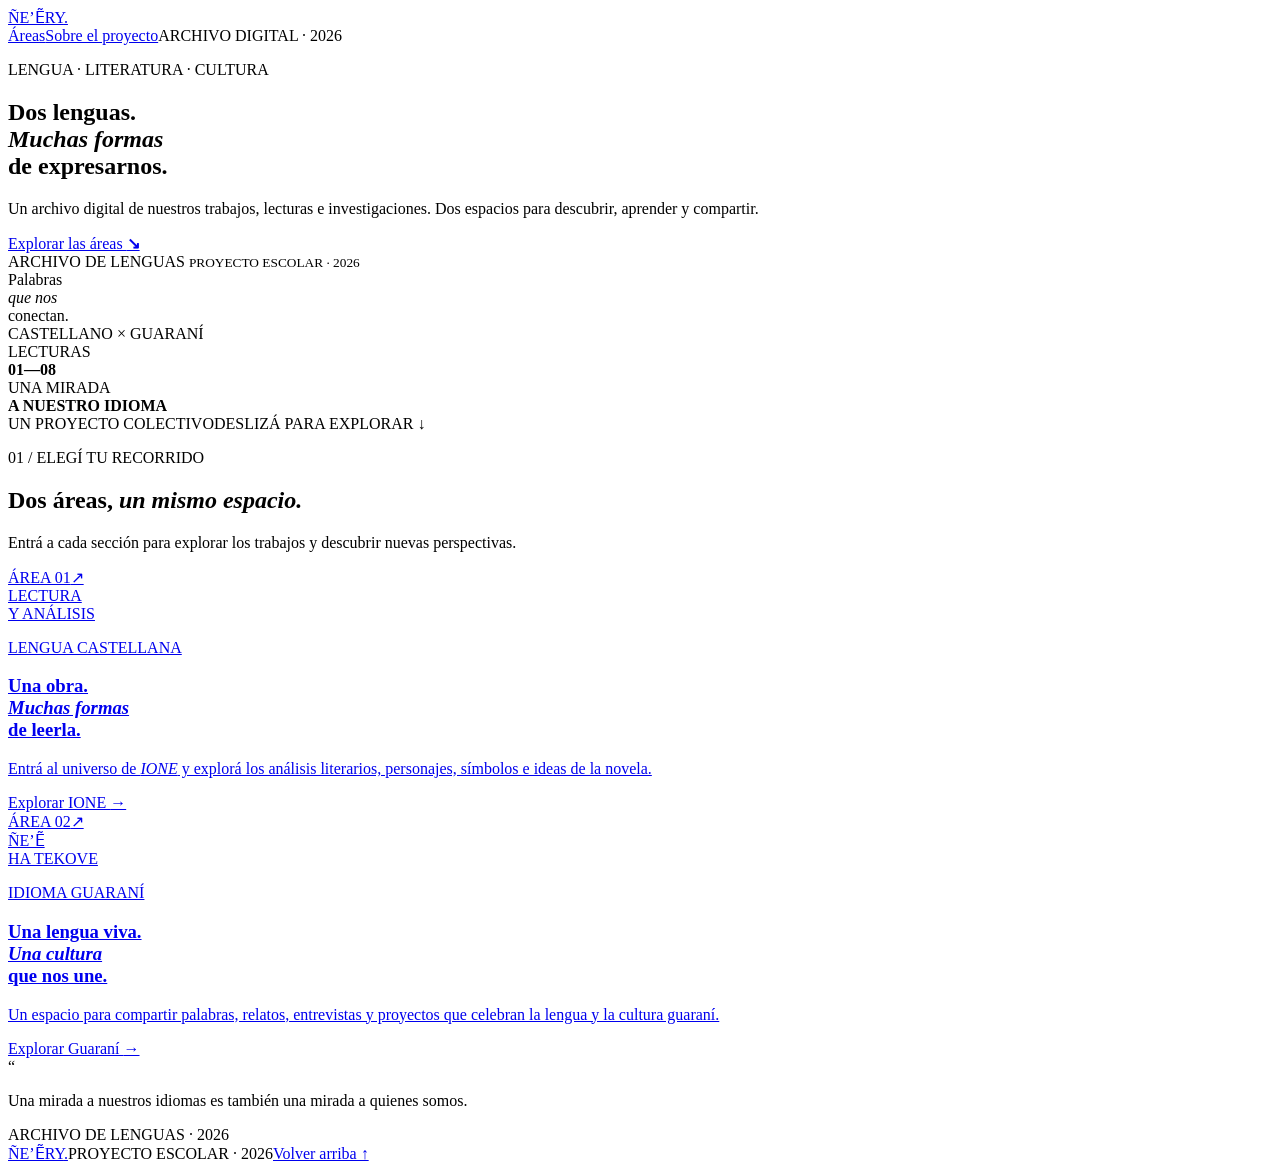
==== commit f7b1c9ed: "Add files via upload" ====
--- a/index.html
+++ b/index.html
@@ -1,129 +1,5 @@
 <!doctype html>
-<html lang="es">
-<head>
-  <meta charset="utf-8">
-  <meta name="viewport" content="width=device-width, initial-scale=1">
-  <meta name="theme-color" content="#111b2b">
-  <meta name="description" content="Una obra. Muchas formas de leerla. Proyecto de lengua dedicado a IONE, de Mario Escobar.">
-  <title>IONE — Una obra. Muchas formas de leerla</title>
-  <link rel="preconnect" href="https://fonts.googleapis.com">
-  <link rel="preconnect" href="https://fonts.gstatic.com" crossorigin>
-  <link href="https://fonts.googleapis.com/css2?family=DM+Mono:wght@400;500&family=DM+Sans:wght@400;500;600;700&family=Playfair+Display:wght@500;600;700&display=swap" rel="stylesheet">
-  <link rel="stylesheet" href="styles.css">
-</head>
-<body>
-  <div class="topline"><span>ARCHIVO LITERARIO · PROYECTO DE LENGUA</span><span>LECTURAS / 001</span></div>
-  <header class="hero">
-    <nav class="nav">
-      <a class="brand" href="#" aria-label="Inicio"><span class="brand-mark">I.</span><span>ARCHIVO <b>IONE</b></span></a>
-      <a class="nav-link" href="#analisis">Explorar análisis <span>↘</span></a>
-    </nav>
-    <div class="hero-grid">
-      <div class="hero-copy">
-        <p class="eyebrow"><span class="dot"></span> MARIO ESCOBAR · LECTURA COLECTIVA</p>
-        <h1>Una obra.<br><em>Muchas formas</em><br>de leerla.</h1>
-        <p class="intro">Un recorrido por el universo de <i>IONE</i>: sus personajes, símbolos, conflictos y las ideas que se esconden detrás de la historia.</p>
-        <a class="cta" href="#analisis">Descubrir los trabajos <span>↘</span></a>
-      </div>
-      <div class="hero-art" aria-label="Composición gráfica inspirada en una novela y un paisaje misterioso">
-        <div class="art-sun"></div><div class="art-moon"></div>
-        <div class="ridge ridge-back"></div><div class="ridge ridge-mid"></div><div class="ridge ridge-front"></div>
-        <div class="art-label">UNA LECTURA<br>EN OCHO MIRADAS</div>
-        <div class="art-index">I—VIII</div>
-      </div>
-    </div>
-    <div class="hero-foot"><span>UN PROYECTO SOBRE IONE</span><span>DESLIZÁ PARA EXPLORAR ↓</span></div>
-  </header>
-
-  <main>
-    <section class="intro-strip">
-      <p class="section-kicker">01 / EL ARCHIVO</p>
-      <div><h2>Una historia,<br><span>ocho perspectivas.</span></h2>
-      <p class="strip-copy">Cada trabajo se acerca a la novela desde una pregunta diferente. Elegí una mirada y abrí el documento completo.</p></div>
-      <div class="count"><strong>08</strong><span>TRABAJOS</span></div>
-    </section>
-
-    <section class="library" id="analisis">
-      <div class="library-head">
-        <div><p class="section-kicker">02 / INVESTIGACIONES</p><h2>Explorá los análisis</h2></div>
-        <label class="search"><span>⌕</span><input id="search" type="search" placeholder="Buscar un tema..." aria-label="Buscar un tema"></label>
-      </div>
-      <div class="filters" role="group" aria-label="Filtrar trabajos">
-        <button class="filter active" data-filter="todos">Todos <span>08</span></button>
-        <button class="filter" data-filter="narrativa">Narrativa</button>
-        <button class="filter" data-filter="personajes">Personajes</button>
-        <button class="filter" data-filter="ideas">Ideas y sociedad</button>
-        <button class="filter" data-filter="lenguaje">Lenguaje</button>
-      </div>
-      <div class="cards" id="cards">
-        <article class="project-card" data-category="narrativa" data-search="tiempo narrativo flashback anticipaciones ritmo duración frecuencia">
-          <div class="card-top"><span class="number">01</span><span class="tag">NARRATIVA</span></div>
-          <div class="card-symbol symbol-time">↻</div>
-          <h3>El tiempo narrativo</h3>
-          <p>Cómo se organiza el tiempo de la historia: saltos temporales, recuerdos, anticipaciones y ritmo narrativo.</p>
-          <div class="card-bottom"><span>ANÁLISIS DE TIEMPO</span><a href="documentos/analisis-tiempo.pdf" target="_blank" rel="noopener">Abrir trabajo ↗</a></div>
-        </article>
-        <article class="project-card featured" data-category="ideas" data-search="simbolismo montañas aislamiento viaje límites sombra Frank liberación crecimiento">
-          <div class="card-top"><span class="number">02</span><span class="tag">SÍMBOLOS</span></div>
-          <div class="card-symbol symbol-eye">◉</div>
-          <h3>Lo que los símbolos revelan</h3>
-          <p>Una lectura de los elementos simbólicos, el viaje, el aislamiento y las figuras de poder dentro de la novela.</p>
-          <div class="card-bottom"><span>ANÁLISIS SIMBÓLICO</span><a href="documentos/analisis-simbolico.pdf" target="_blank" rel="noopener">Abrir trabajo ↗</a></div>
-        </article>
-        <article class="project-card" data-category="ideas" data-search="ideología valores autoridad libertad sociedad poder decisiones">
-          <div class="card-top"><span class="number">03</span><span class="tag">IDEAS Y VALORES</span></div>
-          <div class="card-symbol symbol-ideology">✳</div>
-          <h3>Ideología y valores</h3>
-          <p>Las ideas, los valores y las tensiones que orientan las decisiones de los personajes.</p>
-          <div class="card-bottom"><span>ANÁLISIS IDEOLÓGICO</span><a href="documentos/analisis-ideologico.pdf" target="_blank" rel="noopener">Abrir trabajo ↗</a></div>
-        </article>
-        <article class="project-card" data-category="personajes" data-search="psicología emociones pensamientos conducta Teseo Ione">
-          <div class="card-top"><span class="number">04</span><span class="tag">INTERIORIDAD</span></div>
-          <div class="card-symbol symbol-psy">◌</div>
-          <h3>La dimensión psicológica</h3>
-          <p>Una aproximación a los pensamientos, emociones y comportamientos de los personajes.</p>
-          <div class="card-bottom"><span>ANÁLISIS PSICOLÓGICO</span><a href="documentos/analisis-psicologico.pdf" target="_blank" rel="noopener">Abrir trabajo ↗</a></div>
-        </article>
-        <article class="project-card" data-category="personajes" data-search="personajes protagonistas secundarios relaciones características evolución">
-          <div class="card-top"><span class="number">05</span><span class="tag">PERSONAJES</span></div>
-          <div class="card-symbol symbol-people">◎</div>
-          <h3>Quienes habitan IONE</h3>
-          <p>Un recorrido por los personajes, sus características y el papel que cumplen en la historia.</p>
-          <div class="card-bottom"><span>ANÁLISIS DE PERSONAJES</span><a href="documentos/analisis-personajes.pdf" target="_blank" rel="noopener">Abrir trabajo ↗</a></div>
-        </article>
-        <article class="project-card featured" data-category="narrativa" data-search="estructura narrativa capítulos 67 conflicto partes cronología gruñidores Místicus">
-          <div class="card-top"><span class="number">06</span><span class="tag">ESTRUCTURA</span></div>
-          <div class="card-symbol symbol-structure">⌘</div>
-          <h3>Cómo se construye la historia</h3>
-          <p>La organización de la novela, sus partes, el conflicto central y el recorrido de Teseo.</p>
-          <div class="card-bottom"><span>ANÁLISIS ESTRUCTURAL</span><a href="documentos/analisis-estructural.pdf" target="_blank" rel="noopener">Abrir trabajo ↗</a></div>
-        </article>
-        <article class="project-card" data-category="lenguaje" data-search="lenguaje estilo vocabulario científico coloquial metáforas diálogos narración">
-          <div class="card-top"><span class="number">07</span><span class="tag">ESCRITURA</span></div>
-          <div class="card-symbol symbol-language">“ ”</div>
-          <h3>Lenguaje y estilo</h3>
-          <p>El vocabulario, los diálogos, las metáforas y los recursos que dan ritmo a la narración.</p>
-          <div class="card-bottom"><span>ANÁLISIS LINGÜÍSTICO</span><a href="documentos/analisis-linguistico.pdf" target="_blank" rel="noopener">Abrir trabajo ↗</a></div>
-        </article>
-        <article class="project-card" data-category="ideas" data-search="sociología sociedad poder desigualdad privilegios recursos libros Frank jóvenes adultos">
-          <div class="card-top"><span class="number">08</span><span class="tag">SOCIEDAD Y PODER</span></div>
-          <div class="card-symbol symbol-society">⌁</div>
-          <h3>La sociedad después del cambio</h3>
-          <p>Las jerarquías, el acceso desigual a los recursos y las formas de autoridad entre los jóvenes.</p>
-          <div class="card-bottom"><span>ANÁLISIS SOCIOLÓGICO</span><a href="documentos/analisis-sociologico.docx" target="_blank" rel="noopener">Abrir trabajo ↗</a></div>
-        </article>
-      </div>
-      <p id="empty" class="empty" hidden>No encontramos trabajos con esa búsqueda. Probá con otra palabra.</p>
-      <div class="library-foot"><span>FIN DEL ARCHIVO ACTUAL</span><span>LOS NUEVOS TRABAJOS SE PUEDEN SUMAR AQUÍ ↗</span></div>
-    </section>
-
-    <section class="note">
-      <span class="note-mark">“</span>
-      <div><p class="section-kicker">03 / UNA NOTA DE LECTURA</p><h2>Leer también es<br><em>hacer preguntas.</em></h2></div>
-      <p class="note-copy">Este archivo reúne distintas formas de observar una misma obra. No es una lectura única: es una conversación entre perspectivas.</p>
-    </section>
-  </main>
-  <footer><a class="brand" href="#"><span class="brand-mark">I.</span><span>ARCHIVO <b>IONE</b></span></a><span>PROYECTO DE LENGUA · EDICIÓN DIGITAL</span><a href="#top" onclick="window.scrollTo({top:0,behavior:'smooth'});return false;">VOLVER ARRIBA ↑</a></footer>
-  <script src="script.js"></script>
-</body>
-</html>+<html lang="es"><head><meta charset="utf-8"><meta name="viewport" content="width=device-width, initial-scale=1"><meta name="theme-color" content="#f7f3eb"><title>Ñe’ẽry — Archivo de Lenguas</title><link rel="preconnect" href="https://fonts.googleapis.com"><link href="https://fonts.googleapis.com/css2?family=DM+Sans:wght@400;500;600;700&family=Playfair+Display:ital,wght@0,500;0,600;0,700;1,500;1,600&display=swap" rel="stylesheet"><link rel="stylesheet" href="portal.css"><script defer src="portal.js"></script></head>
+<body><header class="nav"><a class="logo" href="index.html">ÑE’ẼRY<span>.</span></a><nav><a href="#areas">Áreas</a><a href="#proyecto">Sobre el proyecto</a><span class="archive">ARCHIVO DIGITAL · 2026</span></nav></header>
+<main><section class="hero" id="proyecto"><div class="hero-copy reveal"><p class="eyebrow"><span></span> LENGUA · LITERATURA · CULTURA</p><h1>Dos lenguas.<br><em>Muchas formas</em><br>de expresarnos.</h1><p class="intro">Un archivo digital de nuestros trabajos, lecturas e investigaciones. Dos espacios para descubrir, aprender y compartir.</p><a class="button dark" href="#areas">Explorar las áreas <b>↘</b></a></div><div class="hero-art" aria-label="Libro ilustrado decorativo"><div class="orbit"></div><div class="paper paper-back"></div><div class="book"><div class="book-top">ARCHIVO DE LENGUAS <small>PROYECTO ESCOLAR · 2026</small></div><div class="book-title">Palabras<br><i>que nos</i><br>conectan.</div><div class="book-line"></div><div class="book-bottom">CASTELLANO × GUARANÍ</div></div><div class="floating-note note-one">LECTURAS<br><b>01—08</b></div><div class="floating-note note-two">UNA MIRADA<br><b>A NUESTRO IDIOMA</b></div></div><div class="hero-bottom"><span>UN PROYECTO COLECTIVO</span><span>DESLIZÁ PARA EXPLORAR ↓</span></div></section>
+<section class="areas" id="areas"><div class="section-head reveal"><p class="eyebrow">01 / ELEGÍ TU RECORRIDO</p><h2>Dos áreas, <em>un mismo espacio.</em></h2><p>Entrá a cada sección para explorar los trabajos y descubrir nuevas perspectivas.</p></div><div class="cards"><a class="area-card castellano reveal" href="castellano.html"><div class="card-top"><span>ÁREA 01</span><span class="arrow">↗</span></div><div class="card-illustration book-stack"><div class="mini-book"></div><div class="mini-book"></div><div class="mini-book"></div><span>LECTURA<br>Y ANÁLISIS</span></div><div class="card-copy"><p class="card-kicker">LENGUA CASTELLANA</p><h3>Una obra.<br><em>Muchas formas</em><br>de leerla.</h3><p>Entrá al universo de <i>IONE</i> y explorá los análisis literarios, personajes, símbolos e ideas de la novela.</p><span class="card-link">Explorar IONE <b>→</b></span></div></a><a class="area-card guarani reveal" href="guarani.html"><div class="card-top"><span>ÁREA 02</span><span class="arrow">↗</span></div><div class="card-illustration guarani-art"><div class="sun"></div><div class="wave wave-a"></div><div class="wave wave-b"></div><div class="wave wave-c"></div><span>ÑE’Ẽ<br>HA TEKOVE</span></div><div class="card-copy"><p class="card-kicker">IDIOMA GUARANÍ</p><h3>Una lengua viva.<br><em>Una cultura</em><br>que nos une.</h3><p>Un espacio para compartir palabras, relatos, entrevistas y proyectos que celebran la lengua y la cultura guaraní.</p><span class="card-link">Explorar Guaraní <b>→</b></span></div></a></div></section><section class="quote reveal"><span class="quote-mark">“</span><p>Una mirada a nuestros idiomas es también una mirada a quienes somos.</p><span class="quote-label">ARCHIVO DE LENGUAS · 2026</span></section></main><footer><a class="logo" href="index.html">ÑE’ẼRY<span>.</span></a><span>PROYECTO ESCOLAR · 2026</span><a href="#proyecto">Volver arriba ↑</a></footer></body></html>
